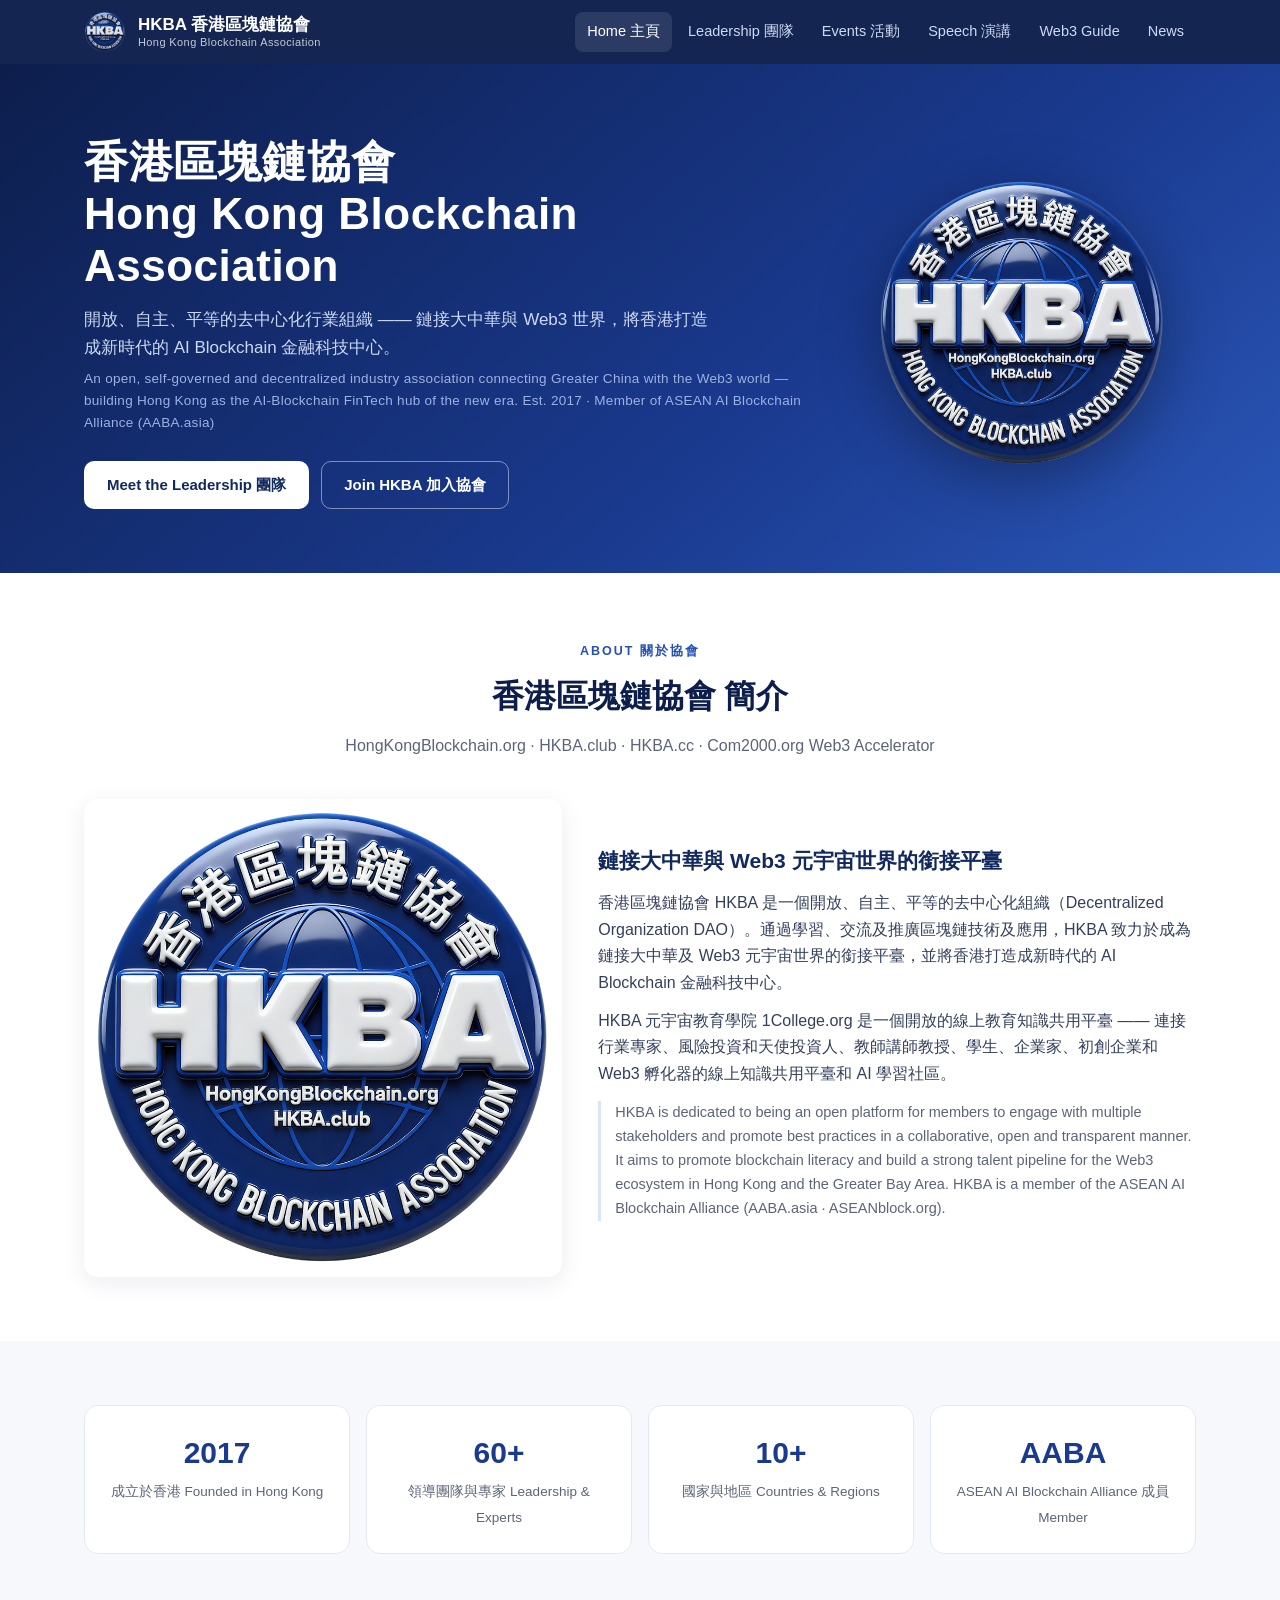
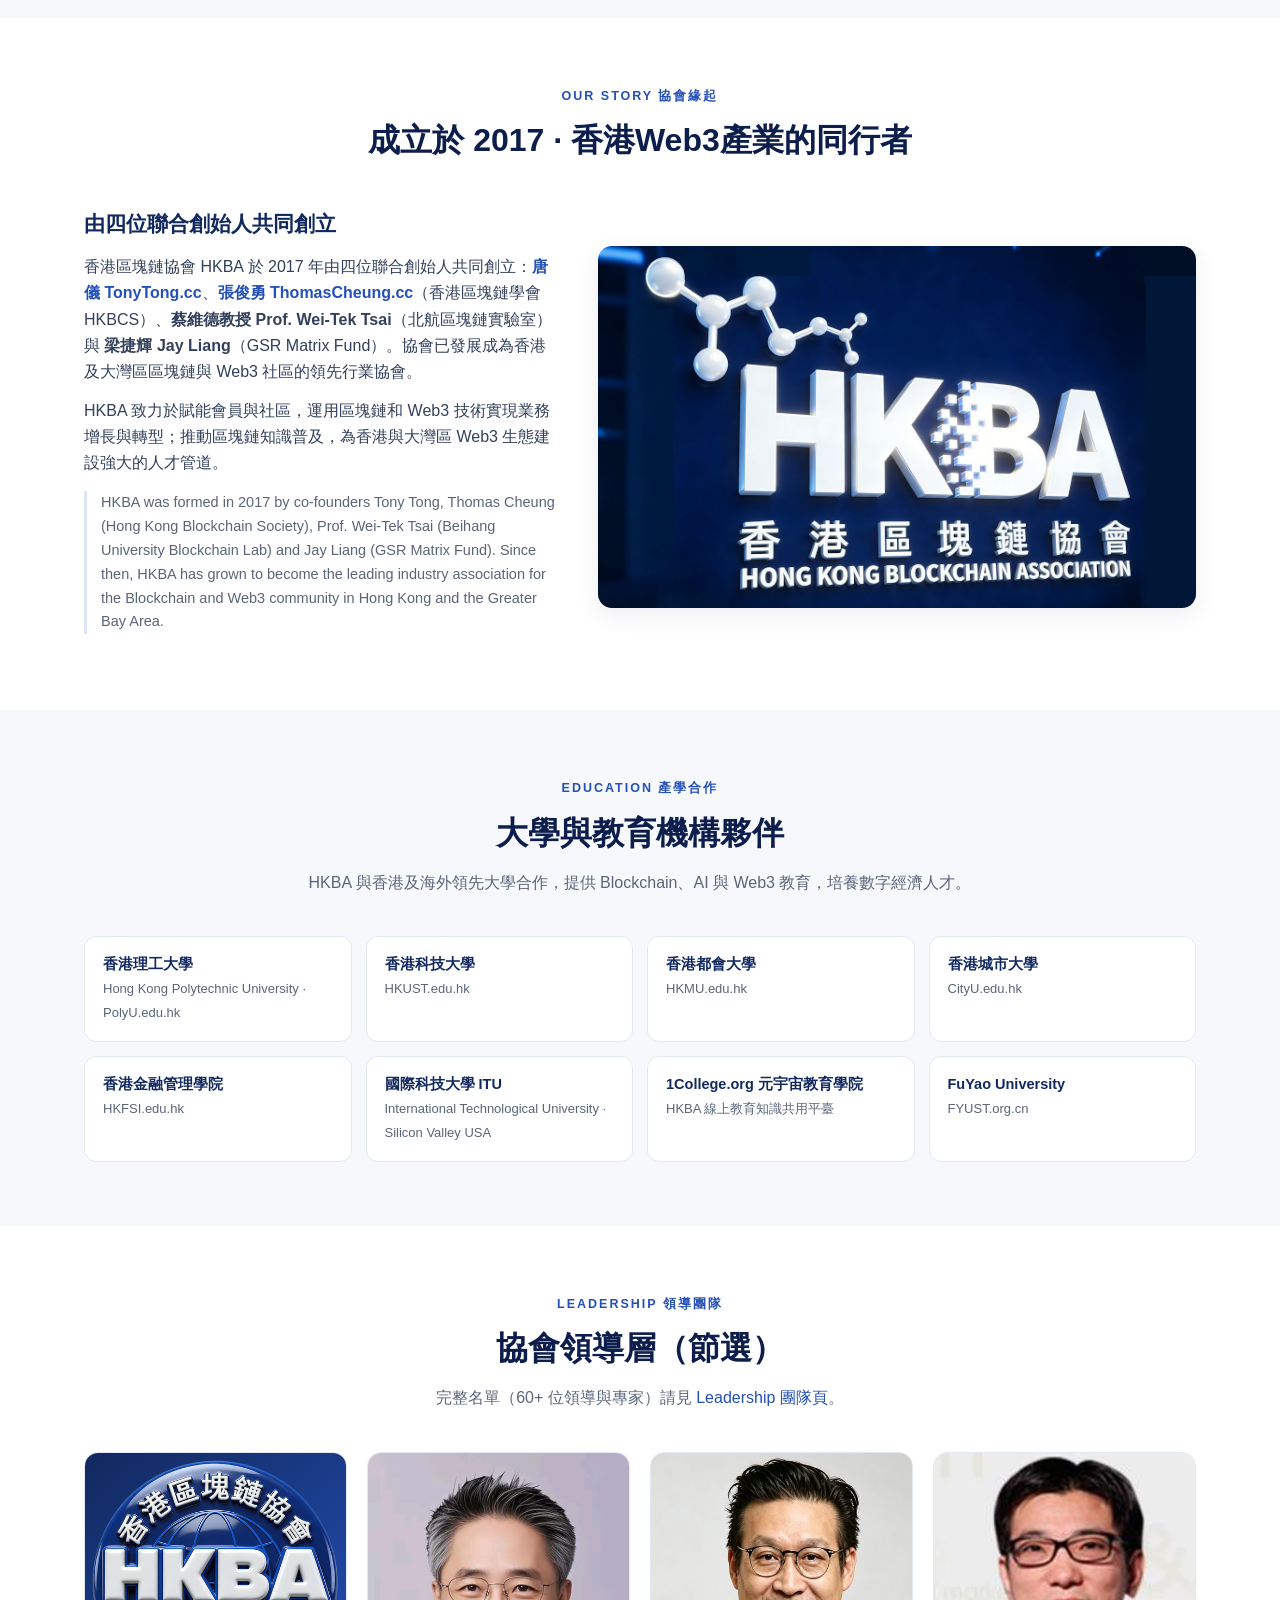
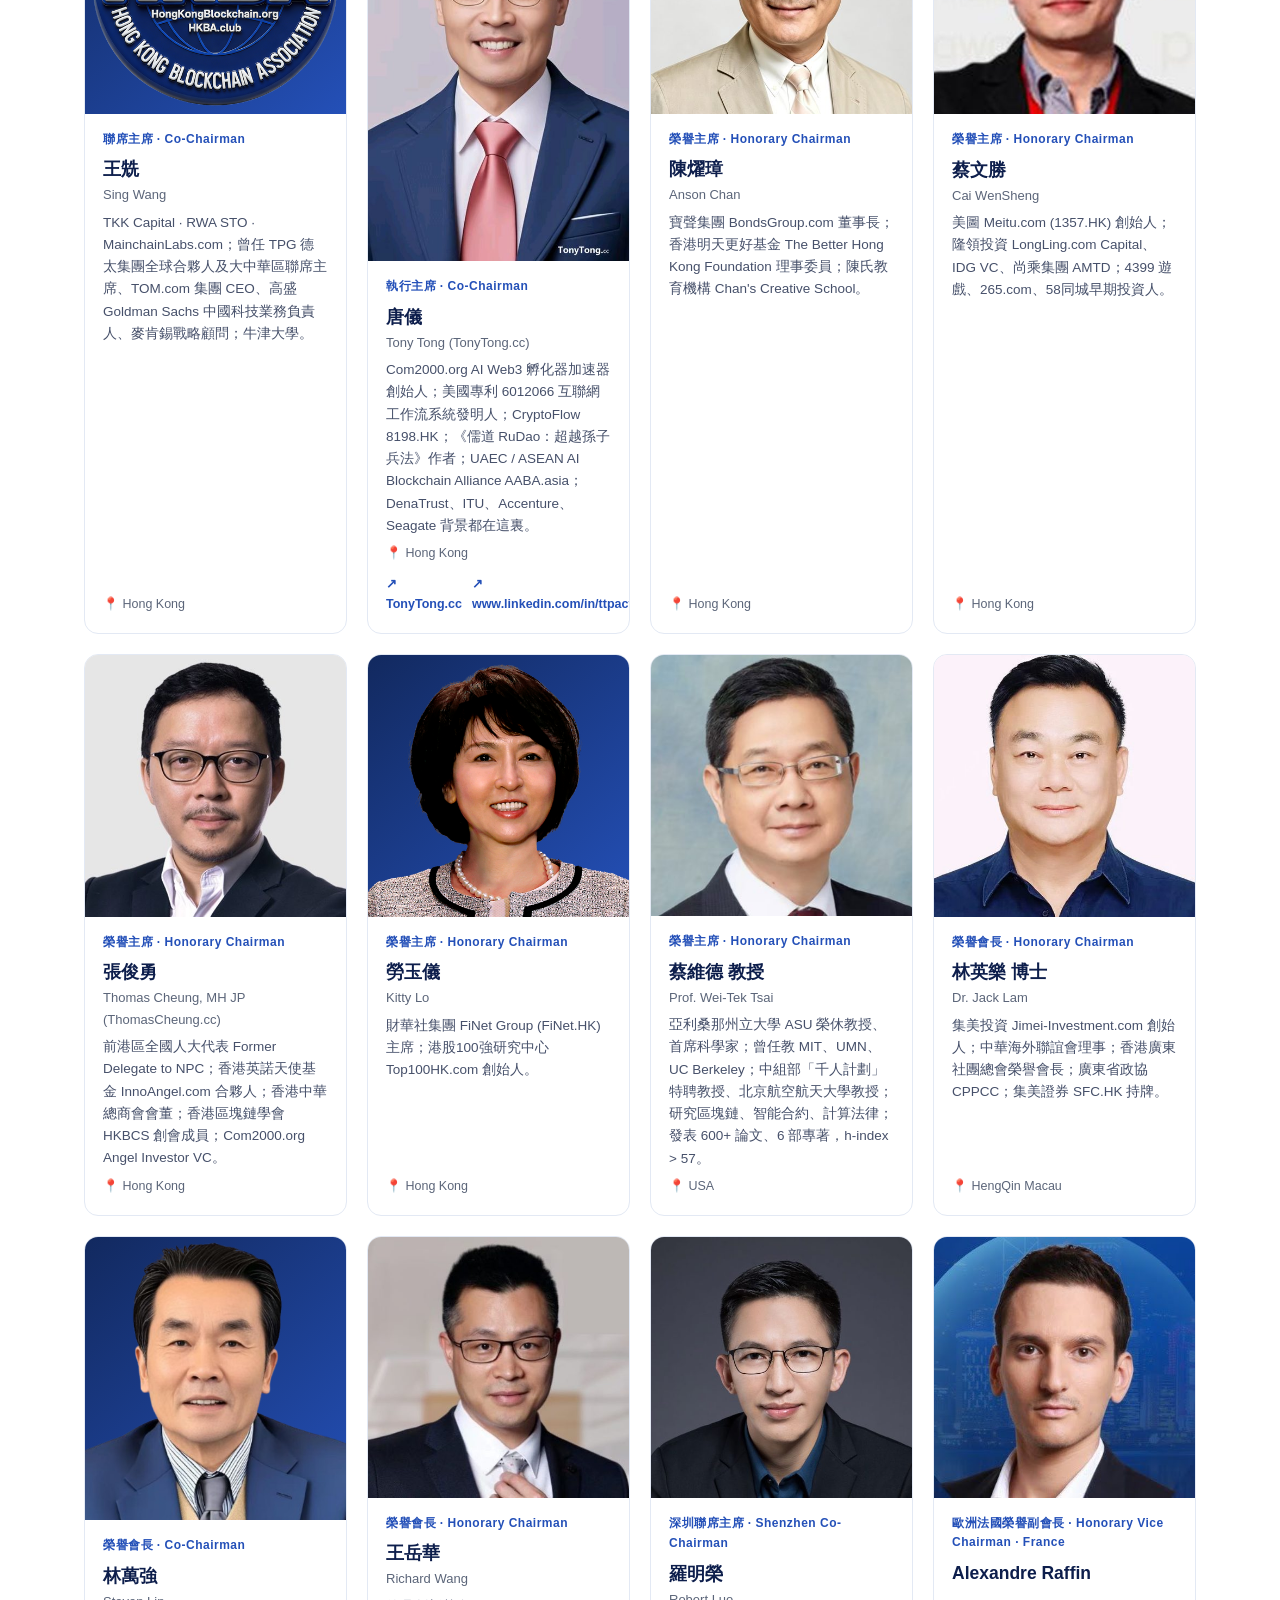
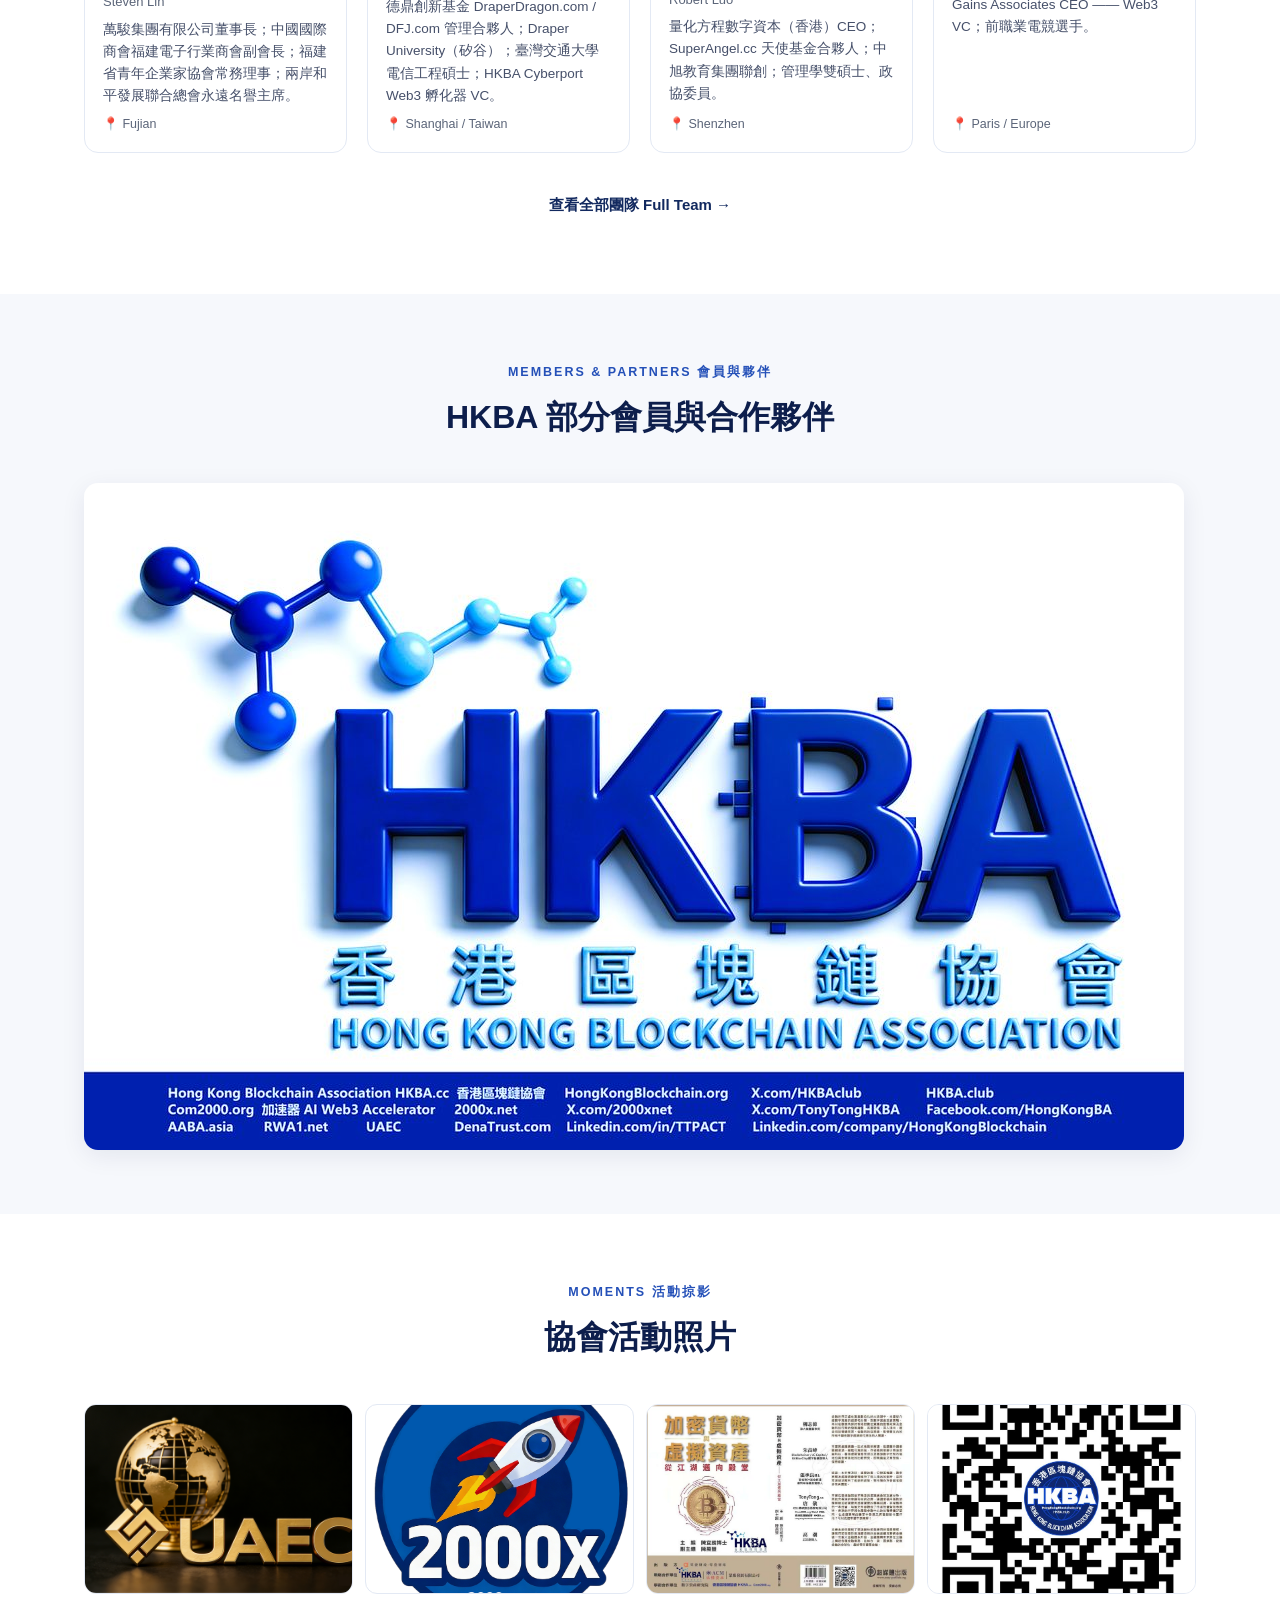
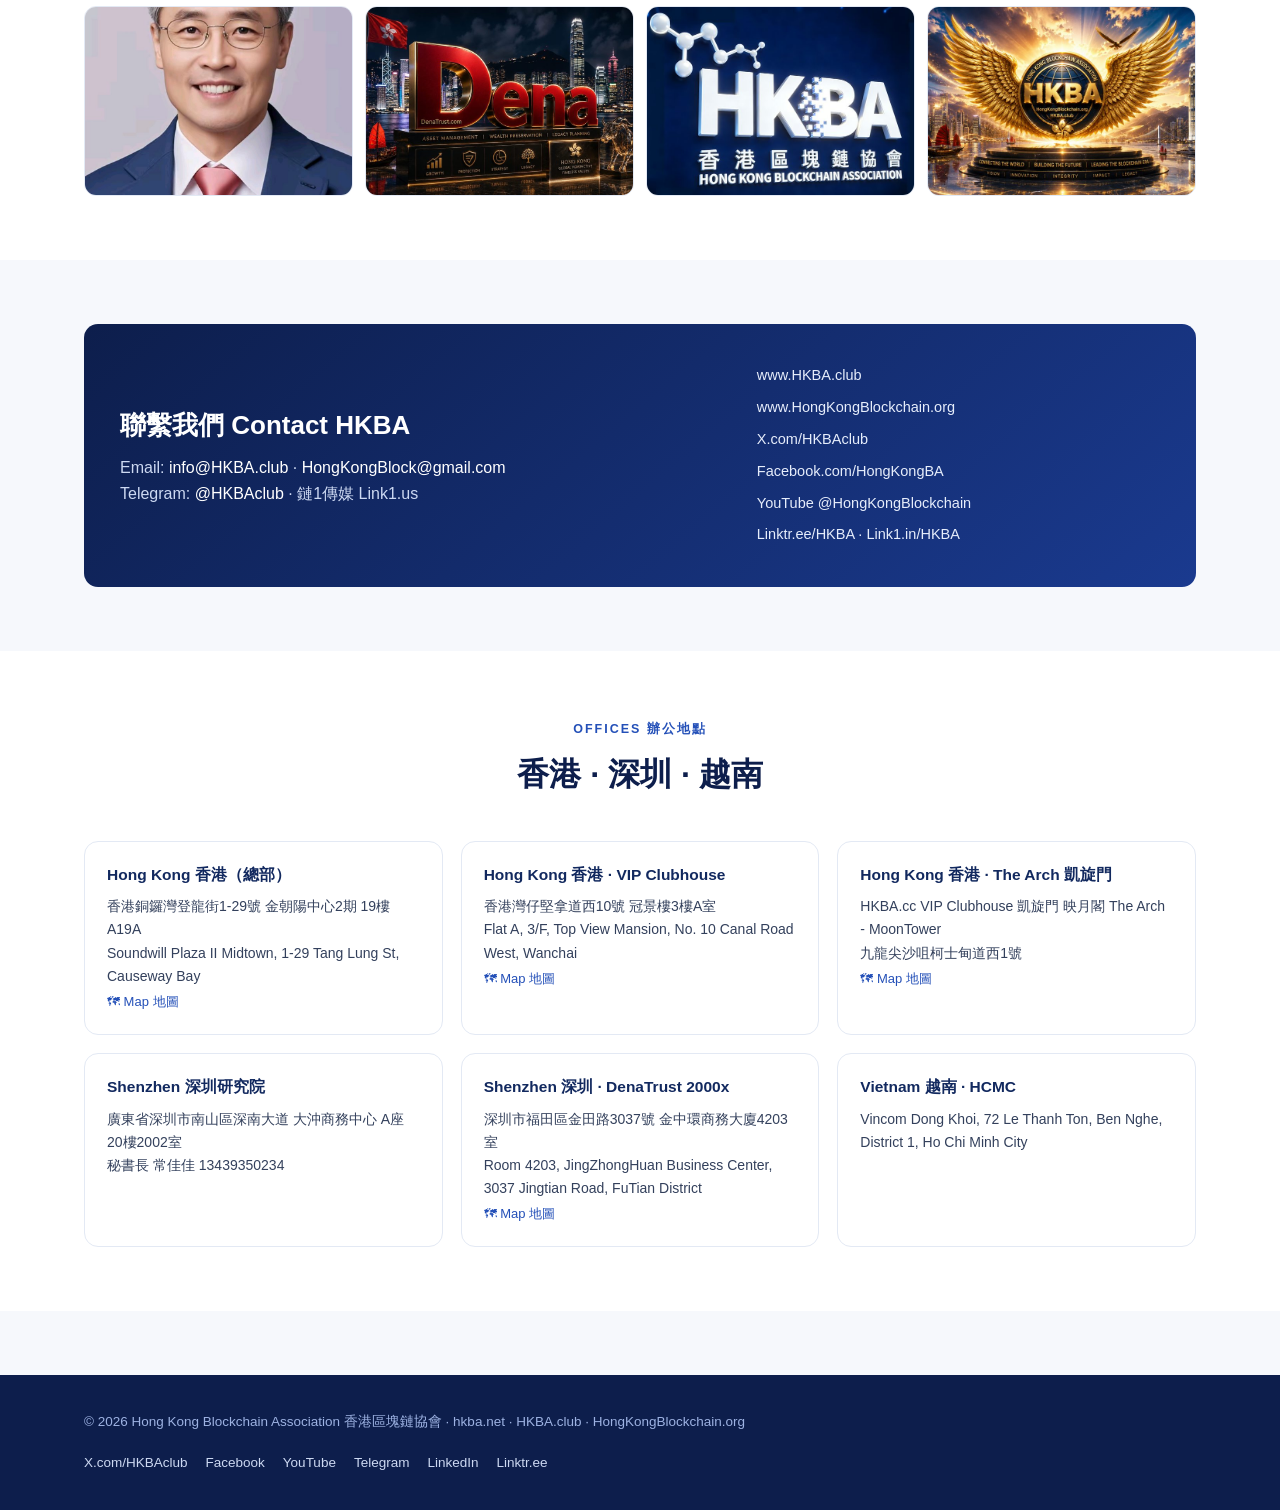
==== index.html @ d6037da6 "HKBA static site: migrated from HKBA.cc (Google Sites) - 7 pages: home, leadership (66 members with " ====
<!DOCTYPE html>
<html lang="zh-Hant">
<head>
<meta charset="UTF-8" />
<meta name="viewport" content="width=device-width, initial-scale=1.0" />
<title>香港區塊鏈協會 HKBA — Hong Kong Blockchain Association | hkba.net</title>
<meta name="description" content="香港區塊鏈協會 HKBA（成立於2017年）是香港及大灣區領先的區塊鏈與 Web3 行業協會。ASEAN AI Blockchain Alliance 成員。Hong Kong Blockchain Association — the leading industry association for Blockchain & Web3 in Hong Kong and the Greater Bay Area." />
<meta property="og:title" content="香港區塊鏈協會 HKBA — Hong Kong Blockchain Association | hkba.net" />
<meta property="og:description" content="香港區塊鏈協會 HKBA（成立於2017年）是香港及大灣區領先的區塊鏈與 Web3 行業協會。ASEAN AI Blockchain Alliance 成員。Hong Kong Blockchain Association — the leading industry association for Blockchain & Web3 in Hong Kong and the Greater Bay Area." />
<meta property="og:type" content="website" />
<meta property="og:url" content="https://hkba.net/" />
<meta property="og:image" content="https://hkba.net/assets/img/logo.png" />
<meta property="og:site_name" content="Hong Kong Blockchain Association 香港區塊鏈協會" />
<link rel="canonical" href="https://hkba.net/" />
<link rel="icon" type="image/png" href="assets/img/logo.png" />
<link rel="stylesheet" href="assets/css/style.css" />
</head>
<body>
<header class="site-head">
  <div class="wrap">
    <a class="brand" href="index.html">
      <img src="assets/img/logo.png" alt="HKBA logo" />
      <span class="t">HKBA 香港區塊鏈協會<small>Hong Kong Blockchain Association</small></span>
    </a>
    <button class="nav-toggle" onclick="document.querySelector('nav.main').classList.toggle('open')">☰ Menu</button>
    <nav class="main"><a href="index.html" class="on">Home 主頁</a><a href="leadership.html">Leadership 團隊</a><a href="events.html">Events 活動</a><a href="speech.html">Speech 演講</a><a href="web3listing-guide.html">Web3 Guide</a><a href="news.html">News</a></nav>
  </div>
</header>

<section class="hero">
  <div class="wrap">
    <div>
      <h1>香港區塊鏈協會<br>Hong Kong Blockchain Association</h1>
      <p class="sub">開放、自主、平等的去中心化行業組織 —— 鏈接大中華與 Web3 世界，將香港打造成新時代的 AI Blockchain 金融科技中心。</p>
      <p class="en">An open, self-governed and decentralized industry association connecting Greater China with the Web3 world — building Hong Kong as the AI-Blockchain FinTech hub of the new era. Est. 2017 · Member of ASEAN AI Blockchain Alliance (AABA.asia)</p>
      <div class="cta">
        <a class="btn btn-solid" href="leadership.html">Meet the Leadership 團隊</a>
        <a class="btn btn-ghost" href="https://t.me/HKBAclub">Join HKBA 加入協會</a>
      </div>
    </div>
    <img class="badge-img" src="assets/img/logo.png" alt="HKBA badge" />
  </div>
</section>

<section class="section alt" id="about">
  <div class="wrap">
    <div class="sec-head">
      <span class="kicker">About 關於協會</span>
      <h2>香港區塊鏈協會 簡介</h2>
      <p>HongKongBlockchain.org · HKBA.club · HKBA.cc · Com2000.org Web3 Accelerator</p>
    </div>
    <div class="about-grid">
      <img src="assets/img/about.jpg" alt="HKBA" loading="lazy" />
      <div class="about-text">
        <h3>鏈接大中華與 Web3 元宇宙世界的銜接平臺</h3>
        <p>香港區塊鏈協會 HKBA 是一個開放、自主、平等的去中心化組織（Decentralized Organization DAO）。通過學習、交流及推廣區塊鏈技術及應用，HKBA 致力於成為鏈接大中華及 Web3 元宇宙世界的銜接平臺，並將香港打造成新時代的 AI Blockchain 金融科技中心。</p>
        <p>HKBA 元宇宙教育學院 1College.org 是一個開放的線上教育知識共用平臺 —— 連接行業專家、風險投資和天使投資人、教師講師教授、學生、企業家、初創企業和 Web3 孵化器的線上知識共用平臺和 AI 學習社區。</p>
        <p class="en">HKBA is dedicated to being an open platform for members to engage with multiple stakeholders and promote best practices in a collaborative, open and transparent manner. It aims to promote blockchain literacy and build a strong talent pipeline for the Web3 ecosystem in Hong Kong and the Greater Bay Area. HKBA is a member of the ASEAN AI Blockchain Alliance (AABA.asia · ASEANblock.org).</p>
      </div>
    </div>
  </div>
</section>

<section class="section">
  <div class="wrap">
    <div class="stats">
      <div class="stat"><b>2017</b><span>成立於香港 Founded in Hong Kong</span></div>
      <div class="stat"><b>60+</b><span>領導團隊與專家 Leadership & Experts</span></div>
      <div class="stat"><b>10+</b><span>國家與地區 Countries & Regions</span></div>
      <div class="stat"><b>AABA</b><span>ASEAN AI Blockchain Alliance 成員 Member</span></div>
    </div>
  </div>
</section>

<section class="section alt" id="history">
  <div class="wrap">
    <div class="sec-head">
      <span class="kicker">Our Story 協會緣起</span>
      <h2>成立於 2017 · 香港Web3產業的同行者</h2>
    </div>
    <div class="about-grid">
      <div class="about-text">
        <h3>由四位聯合創始人共同創立</h3>
        <p>香港區塊鏈協會 HKBA 於 2017 年由四位聯合創始人共同創立：<a href="https://TonyTong.cc" target="_blank" rel="noopener"><b>唐儀 TonyTong.cc</b></a>、<a href="https://ThomasCheung.cc" target="_blank" rel="noopener"><b>張俊勇 ThomasCheung.cc</b></a>（香港區塊鏈學會 HKBCS）、<b>蔡維德教授 Prof. Wei-Tek Tsai</b>（北航區塊鏈實驗室）與 <b>梁捷輝 Jay Liang</b>（GSR Matrix Fund）。協會已發展成為香港及大灣區區塊鏈與 Web3 社區的領先行業協會。</p>
        <p>HKBA 致力於賦能會員與社區，運用區塊鏈和 Web3 技術實現業務增長與轉型；推動區塊鏈知識普及，為香港與大灣區 Web3 生態建設強大的人才管道。</p>
        <p class="en">HKBA was formed in 2017 by co-founders Tony Tong, Thomas Cheung (Hong Kong Blockchain Society), Prof. Wei-Tek Tsai (Beihang University Blockchain Lab) and Jay Liang (GSR Matrix Fund). Since then, HKBA has grown to become the leading industry association for the Blockchain and Web3 community in Hong Kong and the Greater Bay Area.</p>
      </div>
      <img src="assets/img/hero.jpg" alt="HKBA banner" loading="lazy" />
    </div>
  </div>
</section>

<section class="section" id="universities">
  <div class="wrap">
    <div class="sec-head">
      <span class="kicker">Education 產學合作</span>
      <h2>大學與教育機構夥伴</h2>
      <p>HKBA 與香港及海外領先大學合作，提供 Blockchain、AI 與 Web3 教育，培養數字經濟人才。</p>
    </div>
    <div class="uni-grid">
      <div class="uni"><b>香港理工大學</b><span>Hong Kong Polytechnic University · PolyU.edu.hk</span></div>
      <div class="uni"><b>香港科技大學</b><span>HKUST.edu.hk</span></div>
      <div class="uni"><b>香港都會大學</b><span>HKMU.edu.hk</span></div>
      <div class="uni"><b>香港城市大學</b><span>CityU.edu.hk</span></div>
      <div class="uni"><b>香港金融管理學院</b><span>HKFSI.edu.hk</span></div>
      <div class="uni"><b>國際科技大學 ITU</b><span>International Technological University · Silicon Valley USA</span></div>
      <div class="uni"><b>1College.org 元宇宙教育學院</b><span>HKBA 線上教育知識共用平臺</span></div>
      <div class="uni"><b>FuYao University</b><span>FYUST.org.cn</span></div>
    </div>
  </div>
</section>

<section class="section alt" id="leadership">
  <div class="wrap">
    <div class="sec-head">
      <span class="kicker">Leadership 領導團隊</span>
      <h2>協會領導層（節選）</h2>
      <p>完整名單（60+ 位領導與專家）請見 <a href="leadership.html">Leadership 團隊頁</a>。</p>
    </div>
    <div class="people-grid"><div class="person" data-role="聯席主席">
  <div class="ph"><img src="assets/img/people/sing-wang.jpg" alt="Sing Wang" loading="lazy" /></div>
  <div class="bd">
    <div class="role">聯席主席 · Co-Chairman</div>
    <div class="nm">王兟 <small>Sing Wang</small></div>
    <div class="bio">TKK Capital · RWA STO · MainchainLabs.com；曾任 TPG 德太集團全球合夥人及大中華區聯席主席、TOM.com 集團 CEO、高盛 Goldman Sachs 中國科技業務負責人、麥肯錫戰略顧問；牛津大學。</div>
    <div class="loc">📍 Hong Kong</div>
  </div>
</div>
<div class="person" data-role="執行主席">
  <div class="ph"><img src="assets/img/people/tony-tong.jpg" alt="Tony Tong (TonyTong.cc)" loading="lazy" /></div>
  <div class="bd">
    <div class="role">執行主席 · Co-Chairman</div>
    <div class="nm">唐儀 <small>Tony Tong (TonyTong.cc)</small></div>
    <div class="bio">Com2000.org AI Web3 孵化器加速器創始人；美國專利 6012066 互聯網工作流系統發明人；CryptoFlow 8198.HK；《儒道 RuDao：超越孫子兵法》作者；UAEC / ASEAN AI Blockchain Alliance AABA.asia；DenaTrust、ITU、Accenture、Seagate 背景都在這裏。</div>
    <div class="loc">📍 Hong Kong</div><div class="lk"><a href="https://TonyTong.cc" target="_blank" rel="noopener">↗ TonyTong.cc</a><a href="https://www.linkedin.com/in/ttpact/" target="_blank" rel="noopener">↗ www.linkedin.com/in/ttpact</a></div>
  </div>
</div>
<div class="person" data-role="榮譽主席">
  <div class="ph"><img src="assets/img/people/anson-chan.jpg" alt="Anson Chan" loading="lazy" /></div>
  <div class="bd">
    <div class="role">榮譽主席 · Honorary Chairman</div>
    <div class="nm">陳燿璋 <small>Anson Chan</small></div>
    <div class="bio">寶聲集團 BondsGroup.com 董事長；香港明天更好基金 The Better Hong Kong Foundation 理事委員；陳氏教育機構 Chan's Creative School。</div>
    <div class="loc">📍 Hong Kong</div>
  </div>
</div>
<div class="person" data-role="榮譽主席">
  <div class="ph"><img src="assets/img/people/cai-wensheng.jpg" alt="Cai WenSheng" loading="lazy" /></div>
  <div class="bd">
    <div class="role">榮譽主席 · Honorary Chairman</div>
    <div class="nm">蔡文勝 <small>Cai WenSheng</small></div>
    <div class="bio">美圖 Meitu.com (1357.HK) 創始人；隆領投資 LongLing.com Capital、IDG VC、尚乘集團 AMTD；4399 遊戲、265.com、58同城早期投資人。</div>
    <div class="loc">📍 Hong Kong</div>
  </div>
</div>
<div class="person" data-role="榮譽主席">
  <div class="ph"><img src="assets/img/people/thomas-cheung.jpg" alt="Thomas Cheung, MH JP (ThomasCheung.cc)" loading="lazy" /></div>
  <div class="bd">
    <div class="role">榮譽主席 · Honorary Chairman</div>
    <div class="nm">張俊勇 <small>Thomas Cheung, MH JP (ThomasCheung.cc)</small></div>
    <div class="bio">前港區全國人大代表 Former Delegate to NPC；香港英諾天使基金 InnoAngel.com 合夥人；香港中華總商會會董；香港區塊鏈學會 HKBCS 創會成員；Com2000.org Angel Investor VC。</div>
    <div class="loc">📍 Hong Kong</div>
  </div>
</div>
<div class="person" data-role="榮譽主席">
  <div class="ph"><img src="assets/img/people/kitty-lo.jpg" alt="Kitty Lo" loading="lazy" /></div>
  <div class="bd">
    <div class="role">榮譽主席 · Honorary Chairman</div>
    <div class="nm">勞玉儀 <small>Kitty Lo</small></div>
    <div class="bio">財華社集團 FiNet Group (FiNet.HK) 主席；港股100強研究中心 Top100HK.com 創始人。</div>
    <div class="loc">📍 Hong Kong</div>
  </div>
</div>
<div class="person" data-role="榮譽主席">
  <div class="ph"><img src="assets/img/people/wei-tek-tsai.jpg" alt="Prof. Wei-Tek Tsai" loading="lazy" /></div>
  <div class="bd">
    <div class="role">榮譽主席 · Honorary Chairman</div>
    <div class="nm">蔡維德 教授 <small>Prof. Wei-Tek Tsai</small></div>
    <div class="bio">亞利桑那州立大學 ASU 榮休教授、首席科學家；曾任教 MIT、UMN、UC Berkeley；中組部「千人計劃」特聘教授、北京航空航天大學教授；研究區塊鏈、智能合約、計算法律；發表 600+ 論文、6 部專著，h-index &gt; 57。</div>
    <div class="loc">📍 USA</div>
  </div>
</div>
<div class="person" data-role="榮譽會長">
  <div class="ph"><img src="assets/img/people/jack-lam.jpg" alt="Dr. Jack Lam" loading="lazy" /></div>
  <div class="bd">
    <div class="role">榮譽會長 · Honorary Chairman</div>
    <div class="nm">林英樂 博士 <small>Dr. Jack Lam</small></div>
    <div class="bio">集美投資 Jimei-Investment.com 創始人；中華海外聯誼會理事；香港廣東社團總會榮譽會長；廣東省政協 CPPCC；集美證券 SFC.HK 持牌。</div>
    <div class="loc">📍 HengQin Macau</div>
  </div>
</div>
<div class="person" data-role="榮譽會長">
  <div class="ph"><img src="assets/img/people/steven-lin.jpg" alt="Steven Lin" loading="lazy" /></div>
  <div class="bd">
    <div class="role">榮譽會長 · Co-Chairman</div>
    <div class="nm">林萬強 <small>Steven Lin</small></div>
    <div class="bio">萬駿集團有限公司董事長；中國國際商會福建電子行業商會副會長；福建省青年企業家協會常務理事；兩岸和平發展聯合總會永遠名譽主席。</div>
    <div class="loc">📍 Fujian</div>
  </div>
</div>
<div class="person" data-role="榮譽會長">
  <div class="ph"><img src="assets/img/people/richard-wang.jpg" alt="Richard Wang" loading="lazy" /></div>
  <div class="bd">
    <div class="role">榮譽會長 · Honorary Chairman</div>
    <div class="nm">王岳華 <small>Richard Wang</small></div>
    <div class="bio">德鼎創新基金 DraperDragon.com / DFJ.com 管理合夥人；Draper University（矽谷）；臺灣交通大學電信工程碩士；HKBA Cyberport Web3 孵化器 VC。</div>
    <div class="loc">📍 Shanghai / Taiwan</div>
  </div>
</div>
<div class="person" data-role="深圳聯席主席">
  <div class="ph"><img src="assets/img/people/robert-luo.jpg" alt="Robert Luo" loading="lazy" /></div>
  <div class="bd">
    <div class="role">深圳聯席主席 · Shenzhen Co-Chairman</div>
    <div class="nm">羅明榮 <small>Robert Luo</small></div>
    <div class="bio">量化方程數字資本（香港）CEO；SuperAngel.cc 天使基金合夥人；中旭教育集團聯創；管理學雙碩士、政協委員。</div>
    <div class="loc">📍 Shenzhen</div>
  </div>
</div>
<div class="person" data-role="歐洲法國榮譽副會長">
  <div class="ph"><img src="assets/img/people/alexandre-raffin.jpg" alt="Alexandre Raffin" loading="lazy" /></div>
  <div class="bd">
    <div class="role">歐洲法國榮譽副會長 · Honorary Vice Chairman · France</div>
    <div class="nm">Alexandre Raffin</div>
    <div class="bio">Gains Associates CEO —— Web3 VC；前職業電競選手。</div>
    <div class="loc">📍 Paris / Europe</div>
  </div>
</div></div>
    <p style="text-align:center; margin-top:28px;"><a class="btn btn-solid" href="leadership.html">查看全部團隊 Full Team →</a></p>
  </div>
</section>

<section class="section" id="partners">
  <div class="wrap">
    <div class="sec-head">
      <span class="kicker">Members & Partners 會員與夥伴</span>
      <h2>HKBA 部分會員與合作夥伴</h2>
    </div>
    <img class="partners-img" src="assets/img/partners.jpg" alt="HKBA members and partners" loading="lazy" />
  </div>
</section>

<section class="section alt" id="gallery">
  <div class="wrap">
    <div class="sec-head">
      <span class="kicker">Moments 活動掠影</span>
      <h2>協會活動照片</h2>
    </div>
    <div class="gal">
      <img src="assets/img/gallery/9cb0ac45c0.jpg" alt="HKBA event" loading="lazy" />
      <img src="assets/img/gallery/3edf5612d8.jpg" alt="HKBA event" loading="lazy" />
      <img src="assets/img/gallery/e60da6cee8.jpg" alt="HKBA event" loading="lazy" />
      <img src="assets/img/gallery/03f0e82a05.jpg" alt="HKBA event" loading="lazy" />
      <img src="assets/img/gallery/1d1532ef9d.jpg" alt="HKBA event" loading="lazy" />
      <img src="assets/img/gallery/966fbb6204.jpg" alt="HKBA event" loading="lazy" />
      <img src="assets/img/gallery/f0896490a4.jpg" alt="HKBA event" loading="lazy" />
      <img src="assets/img/gallery/d6e1d61656.jpg" alt="HKBA event" loading="lazy" />
    </div>
  </div>
</section>

<section class="section" id="contact">
  <div class="wrap">
    <div class="contact-band">
      <div>
        <h2>聯繫我們 Contact HKBA</h2>
        <p>Email: <a style="color:#fff" href="mailto:info@HKBA.club">info@HKBA.club</a> · <a style="color:#fff" href="mailto:HongKongBlock@gmail.com">HongKongBlock@gmail.com</a><br>
        Telegram: <a style="color:#fff" href="https://t.me/HKBAclub">@HKBAclub</a> · 鏈1傳媒 Link1.us</p>
      </div>
      <div class="social-list">
        <a href="https://www.hkba.club">www.HKBA.club</a>
        <a href="https://www.hongkongblockchain.org">www.HongKongBlockchain.org</a>
        <a href="https://x.com/HKBAclub">X.com/HKBAclub</a>
        <a href="https://facebook.com/HongKongBA">Facebook.com/HongKongBA</a>
        <a href="https://www.youtube.com/@HongKongBlockchain">YouTube @HongKongBlockchain</a>
        <a href="https://linktr.ee/HKBA">Linktr.ee/HKBA · Link1.in/HKBA</a>
      </div>
    </div>
  </div>
</section>

<section class="section alt" id="addresses">
  <div class="wrap">
    <div class="sec-head">
      <span class="kicker">Offices 辦公地點</span>
      <h2>香港 · 深圳 · 越南</h2>
    </div>
    <div class="addr-grid">
      <div class="addr"><h4>Hong Kong 香港（總部）</h4><p>香港銅鑼灣登龍街1-29號 金朝陽中心2期 19樓 A19A<br>Soundwill Plaza II Midtown, 1-29 Tang Lung St, Causeway Bay</p><a href="https://maps.app.goo.gl/UDP4biqJHqhdHguj6" target="_blank" rel="noopener">🗺 Map 地圖</a></div>
      <div class="addr"><h4>Hong Kong 香港 · VIP Clubhouse</h4><p>香港灣仔堅拿道西10號 冠景樓3樓A室<br>Flat A, 3/F, Top View Mansion, No. 10 Canal Road West, Wanchai</p><a href="https://maps.app.goo.gl/nhDyvz9aaaE8VL7KA" target="_blank" rel="noopener">🗺 Map 地圖</a></div>
      <div class="addr"><h4>Hong Kong 香港 · The Arch 凱旋門</h4><p>HKBA.cc VIP Clubhouse 凱旋門 映月閣 The Arch - MoonTower<br>九龍尖沙咀柯士甸道西1號</p><a href="https://maps.app.goo.gl/Pd6dwDLxz45yXVuz5" target="_blank" rel="noopener">🗺 Map 地圖</a></div>
      <div class="addr"><h4>Shenzhen 深圳研究院</h4><p>廣東省深圳市南山區深南大道 大沖商務中心 A座20樓2002室<br>秘書長 常佳佳 13439350234</p></div>
      <div class="addr"><h4>Shenzhen 深圳 · DenaTrust 2000x</h4><p>深圳市福田區金田路3037號 金中環商務大廈4203室<br>Room 4203, JingZhongHuan Business Center, 3037 Jingtian Road, FuTian District</p><a href="https://maps.app.goo.gl/MS8kacec4JzEutBK7" target="_blank" rel="noopener">🗺 Map 地圖</a></div>
      <div class="addr"><h4>Vietnam 越南 · HCMC</h4><p>Vincom Dong Khoi, 72 Le Thanh Ton, Ben Nghe, District 1, Ho Chi Minh City</p></div>
    </div>
  </div>
</section>

<footer class="site-foot">
  <div class="wrap">
    <div>© 2026 Hong Kong Blockchain Association 香港區塊鏈協會 · hkba.net · HKBA.club · HongKongBlockchain.org</div>
    <div class="cols">
      <a href="https://x.com/HKBAclub">X.com/HKBAclub</a>
      <a href="https://facebook.com/HongKongBA">Facebook</a>
      <a href="https://www.youtube.com/@HongKongBlockchain">YouTube</a>
      <a href="https://t.me/HKBAclub">Telegram</a>
      <a href="https://www.linkedin.com/company/hongkongblockchain">LinkedIn</a>
      <a href="https://linktr.ee/HKBA">Linktr.ee</a>
    </div>
  </div>
</footer>
<script>
document.addEventListener('click', e => {{
  if (!e.target.closest('.site-head')) document.querySelector('nav.main')?.classList.remove('open');
}});
</script>
</body>
</html>
---- assets/css/style.css ----
/* HKBA — Hong Kong Blockchain Association · hkba.net */
:root {
  --blue-900: #0d1e4c;
  --blue-800: #12295f;
  --blue-700: #1a3a8f;
  --blue-600: #2450b8;
  --blue-500: #2f63d9;
  --blue-100: #dbe5f8;
  --blue-50: #eef3fc;
  --ink: #17203a;
  --muted: #5b6579;
  --paper: #ffffff;
  --bg: #f6f8fc;
  --gold: #c9a227;
  --line: #e3e9f4;
  --radius: 14px;
  --shadow: 0 6px 24px rgba(13, 30, 76, .08);
  --font: "Helvetica Neue", Arial, "PingFang TC", "Microsoft JhengHei", "Noto Sans TC", sans-serif;
}
* { margin: 0; padding: 0; box-sizing: border-box; }
html { scroll-behavior: smooth; }
body { font-family: var(--font); color: var(--ink); background: var(--bg); line-height: 1.65; font-size: 16px; }
img { max-width: 100%; display: block; }
a { color: var(--blue-600); text-decoration: none; }
a:hover { text-decoration: underline; }
.wrap { max-width: 1160px; margin: 0 auto; padding: 0 24px; }

/* header */
.site-head { position: sticky; top: 0; z-index: 50; background: rgba(13, 30, 76, .97); backdrop-filter: blur(6px); }
.site-head .wrap { display: flex; align-items: center; gap: 18px; min-height: 64px; }
.brand { display: flex; align-items: center; gap: 12px; color: #fff; }
.brand img { width: 42px; height: 42px; border-radius: 50%; }
.brand .t { font-weight: 700; font-size: 17px; line-height: 1.2; }
.brand .t small { display: block; font-weight: 400; font-size: 11px; opacity: .75; letter-spacing: .4px; }
nav.main { margin-left: auto; display: flex; gap: 4px; flex-wrap: wrap; }
nav.main a { color: #cdd9f2; padding: 8px 12px; border-radius: 8px; font-size: 14.5px; }
nav.main a:hover, nav.main a.on { color: #fff; background: rgba(255, 255, 255, .1); text-decoration: none; }
.nav-toggle { display: none; margin-left: auto; background: none; border: 1px solid rgba(255,255,255,.3); color: #fff; border-radius: 8px; padding: 6px 12px; font-size: 15px; cursor: pointer; }

/* hero */
.hero { position: relative; background: linear-gradient(140deg, var(--blue-900) 0%, var(--blue-700) 62%, #2b57b8 100%); color: #fff; overflow: hidden; }
.hero::after { content: ""; position: absolute; inset: 0; background: url("assets/img/hero.jpg") center/cover; opacity: .16; mix-blend-mode: luminosity; }
.hero .wrap { position: relative; z-index: 1; padding: 72px 24px 64px; display: grid; grid-template-columns: 1.35fr .65fr; gap: 40px; align-items: center; }
.hero h1 { font-size: clamp(28px, 4.4vw, 44px); line-height: 1.18; letter-spacing: .5px; }
.hero .sub { margin-top: 14px; font-size: 17px; color: #cdd9f2; max-width: 640px; }
.hero .en { margin-top: 6px; font-size: 13.5px; color: #9db2e2; letter-spacing: .3px; }
.hero .cta { margin-top: 26px; display: flex; gap: 12px; flex-wrap: wrap; }
.btn { display: inline-block; padding: 11px 22px; border-radius: 10px; font-weight: 600; font-size: 15px; border: 1px solid transparent; }
.btn-solid { background: #fff; color: var(--blue-800); }
.btn-solid:hover { background: var(--blue-100); text-decoration: none; }
.btn-ghost { border-color: rgba(255, 255, 255, .45); color: #fff; }
.btn-ghost:hover { background: rgba(255, 255, 255, .12); text-decoration: none; }
.hero .badge-img { width: 100%; max-width: 300px; margin: 0 auto; filter: drop-shadow(0 14px 30px rgba(0, 0, 0, .35)); }

/* sections */
.section { padding: 64px 0; }
.section.alt { background: var(--paper); }
.sec-head { text-align: center; max-width: 760px; margin: 0 auto 40px; }
.sec-head .kicker { display: inline-block; font-size: 12.5px; letter-spacing: 2px; text-transform: uppercase; color: var(--blue-600); font-weight: 700; margin-bottom: 8px; }
.sec-head h2 { font-size: clamp(24px, 3vw, 32px); color: var(--blue-900); }
.sec-head p { margin-top: 10px; color: var(--muted); }

/* about */
.about-grid { display: grid; grid-template-columns: 1fr 1.25fr; gap: 36px; align-items: center; }
.about-grid img { border-radius: var(--radius); box-shadow: var(--shadow); }
.about-text h3 { color: var(--blue-800); margin-bottom: 12px; font-size: 21px; }
.about-text p { margin-bottom: 12px; color: #33405c; }
.about-text .en { color: var(--muted); font-size: 14.5px; border-left: 3px solid var(--blue-100); padding-left: 14px; margin-top: 14px; }

/* stats */
.stats { display: grid; grid-template-columns: repeat(4, 1fr); gap: 16px; }
.stat { background: var(--paper); border: 1px solid var(--line); border-radius: var(--radius); padding: 22px 18px; text-align: center; }
.stat b { display: block; font-size: 30px; color: var(--blue-700); }
.stat span { font-size: 13.5px; color: var(--muted); }

/* people */
.people-grid { display: grid; grid-template-columns: repeat(auto-fill, minmax(250px, 1fr)); gap: 20px; }
.person { background: var(--paper); border: 1px solid var(--line); border-radius: var(--radius); overflow: hidden; display: flex; flex-direction: column; transition: transform .15s, box-shadow .15s; }
.person:hover { transform: translateY(-3px); box-shadow: var(--shadow); }
.person .ph { aspect-ratio: 1; background: linear-gradient(140deg, var(--blue-800), var(--blue-600)); display: flex; align-items: center; justify-content: center; color: #fff; font-size: 44px; font-weight: 700; letter-spacing: 1px; }
.person .ph img { width: 100%; height: 100%; object-fit: cover; }
.person .bd { padding: 16px 18px 18px; display: flex; flex-direction: column; gap: 6px; flex: 1; }
.person .role { font-size: 12px; font-weight: 700; color: var(--blue-600); letter-spacing: .5px; }
.person .nm { font-size: 17.5px; font-weight: 700; color: var(--blue-900); }
.person .nm small { display: block; font-weight: 500; font-size: 13px; color: var(--muted); }
.person .bio { font-size: 13.5px; color: #46506a; flex: 1; }
.person .loc { font-size: 12.5px; color: var(--muted); }
.person .lk { display: flex; gap: 10px; margin-top: 4px; }
.person .lk a { font-size: 12.5px; font-weight: 600; }
.role-group { margin-bottom: 44px; }
.role-group > h3 { font-size: 20px; color: var(--blue-800); border-bottom: 2px solid var(--blue-100); padding-bottom: 10px; margin-bottom: 20px; }
.role-group > h3 small { color: var(--muted); font-weight: 400; font-size: 13.5px; margin-left: 8px; }

/* filters */
.filters { display: flex; flex-wrap: wrap; gap: 8px; justify-content: center; margin-bottom: 32px; }
.filters button { border: 1px solid var(--line); background: var(--paper); color: var(--ink); padding: 7px 16px; border-radius: 999px; font-size: 13.5px; cursor: pointer; }
.filters button.on, .filters button:hover { background: var(--blue-700); border-color: var(--blue-700); color: #fff; }

/* partners / logos */
.partners-img { border-radius: var(--radius); box-shadow: var(--shadow); }
.uni-grid { display: grid; grid-template-columns: repeat(auto-fill, minmax(250px, 1fr)); gap: 14px; }
.uni { background: var(--paper); border: 1px solid var(--line); border-radius: 12px; padding: 16px 18px; font-size: 14.5px; }
.uni b { color: var(--blue-800); display: block; }
.uni span { color: var(--muted); font-size: 13px; }

/* addresses */
.addr-grid { display: grid; grid-template-columns: repeat(auto-fill, minmax(320px, 1fr)); gap: 18px; }
.addr { background: var(--paper); border: 1px solid var(--line); border-radius: var(--radius); padding: 20px 22px; }
.addr h4 { color: var(--blue-800); margin-bottom: 8px; font-size: 15.5px; }
.addr p { font-size: 14px; color: #33405c; }
.addr a { font-size: 13px; }

/* contact / social */
.contact-band { background: linear-gradient(140deg, var(--blue-900), var(--blue-700)); color: #fff; border-radius: var(--radius); padding: 40px 36px; display: grid; grid-template-columns: 1.2fr .8fr; gap: 32px; align-items: center; }
.contact-band h2 { font-size: 26px; margin-bottom: 8px; }
.contact-band p { color: #cdd9f2; }
.social-list { display: grid; gap: 8px; }
.social-list a { color: #e6edfb; font-size: 14.5px; display: flex; gap: 8px; align-items: center; }
.social-list a:hover { color: #fff; }

/* footer */
footer.site-foot { background: var(--blue-900); color: #9db2e2; padding: 36px 0; margin-top: 64px; }
footer.site-foot .wrap { display: flex; flex-wrap: wrap; gap: 18px; justify-content: space-between; align-items: center; font-size: 13.5px; }
footer.site-foot a { color: #cdd9f2; }
footer.site-foot .cols { display: flex; gap: 18px; flex-wrap: wrap; }

/* article pages */
.article { background: var(--paper); border: 1px solid var(--line); border-radius: var(--radius); padding: clamp(24px, 5vw, 56px); max-width: 880px; margin: 0 auto; }
.article h1 { font-size: clamp(24px, 3.4vw, 34px); color: var(--blue-900); margin-bottom: 6px; }
.article .meta { color: var(--muted); font-size: 14px; margin-bottom: 28px; }
.article h2 { font-size: 21px; color: var(--blue-800); margin: 30px 0 12px; }
.article h3 { font-size: 17.5px; color: var(--blue-800); margin: 24px 0 10px; }
.article p { margin-bottom: 14px; color: #2c3854; }
.article ul, .article ol { margin: 0 0 14px 22px; }
.article li { margin-bottom: 6px; }
.article .note { background: var(--blue-50); border: 1px solid var(--blue-100); border-radius: 10px; padding: 14px 18px; font-size: 14px; color: #33405c; margin: 18px 0; }
.article blockquote { border-left: 4px solid var(--gold); background: #fdfaf1; padding: 14px 18px; border-radius: 0 10px 10px 0; margin: 16px 0; color: #5a4c1a; font-size: 15px; }

/* page head for subpages */
.page-head { background: linear-gradient(140deg, var(--blue-900), var(--blue-700)); color: #fff; padding: 52px 0 44px; }
.page-head h1 { font-size: clamp(26px, 3.6vw, 38px); }
.page-head p { color: #cdd9f2; margin-top: 8px; max-width: 720px; }

/* gallery */
.gal { display: grid; grid-template-columns: repeat(auto-fill, minmax(240px, 1fr)); gap: 12px; }
.gal img { border-radius: 12px; height: 190px; width: 100%; object-fit: cover; border: 1px solid var(--line); }

@media (max-width: 900px) {
  .hero .wrap { grid-template-columns: 1fr; text-align: center; }
  .hero .cta { justify-content: center; }
  .about-grid, .contact-band { grid-template-columns: 1fr; }
  .stats { grid-template-columns: repeat(2, 1fr); }
  nav.main { display: none; position: absolute; top: 64px; left: 0; right: 0; background: var(--blue-900); flex-direction: column; padding: 12px 18px 18px; }
  nav.main.open { display: flex; }
  .nav-toggle { display: block; }
}
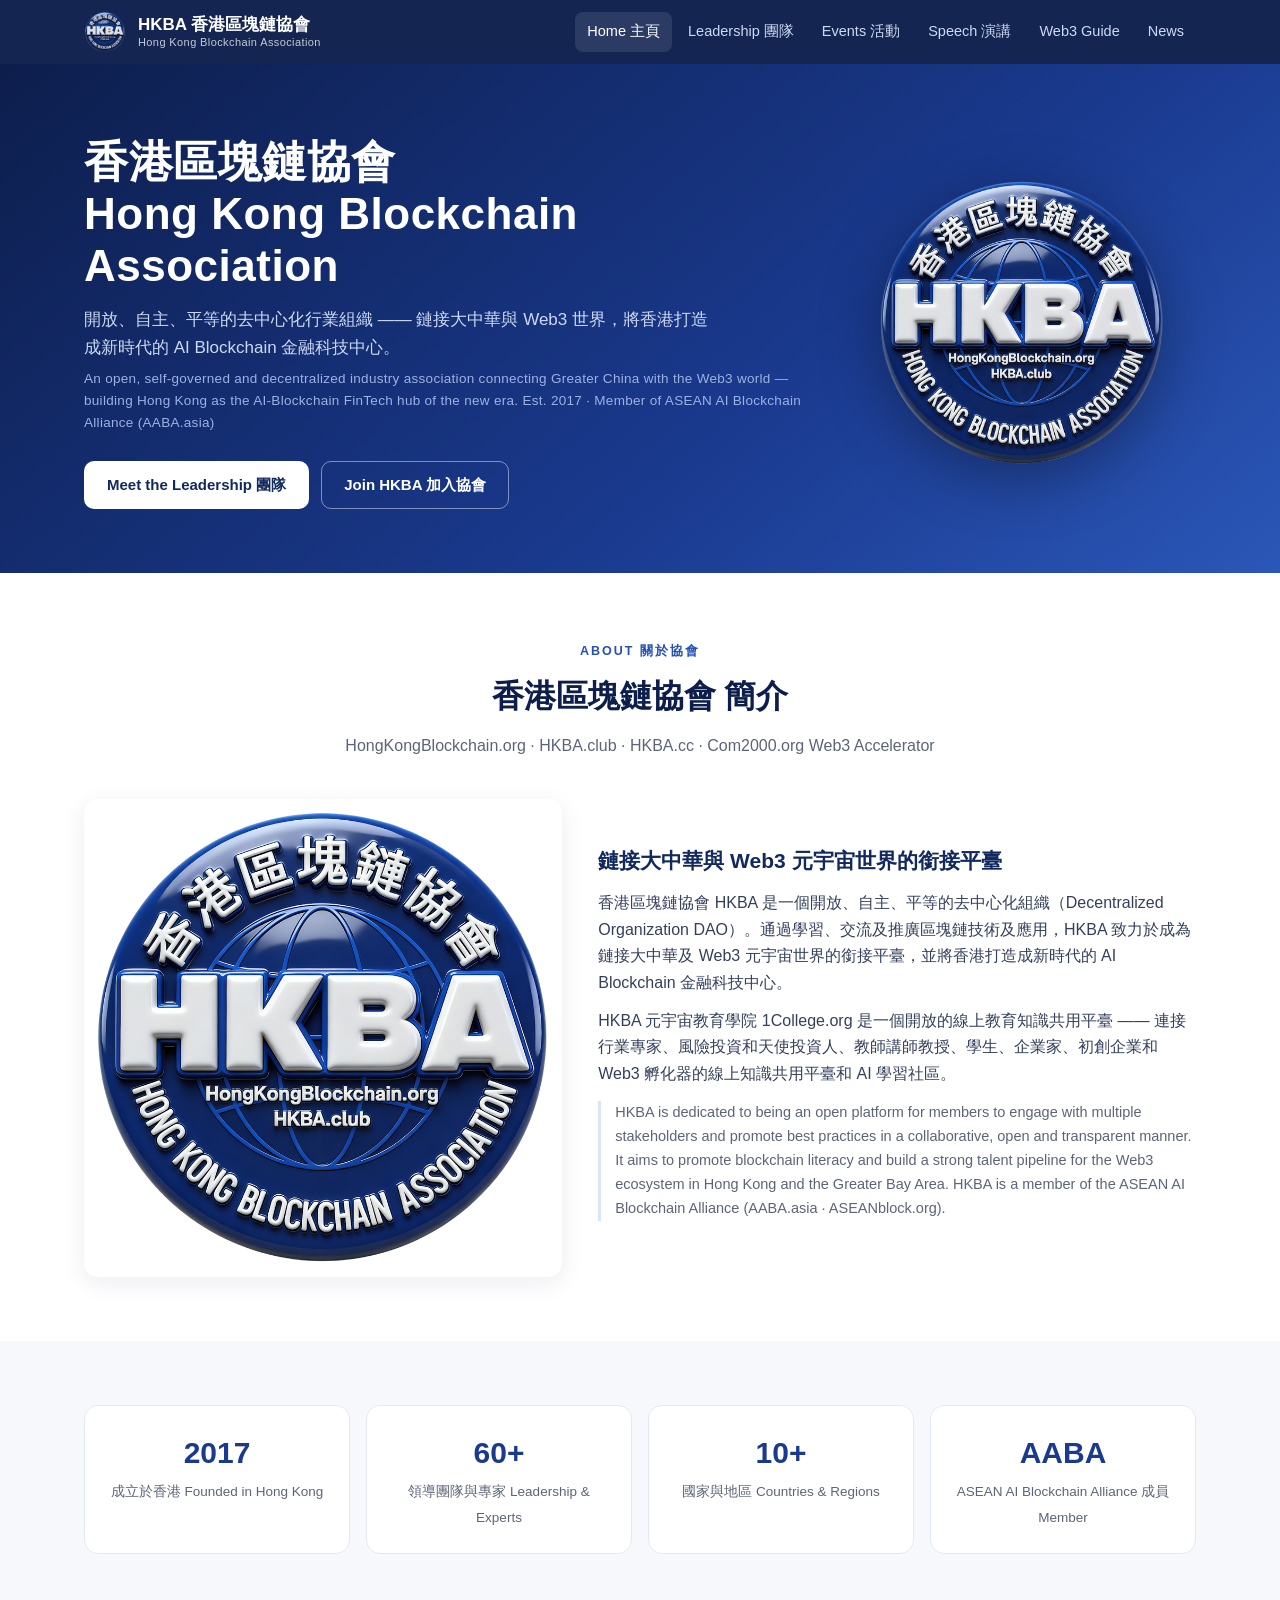
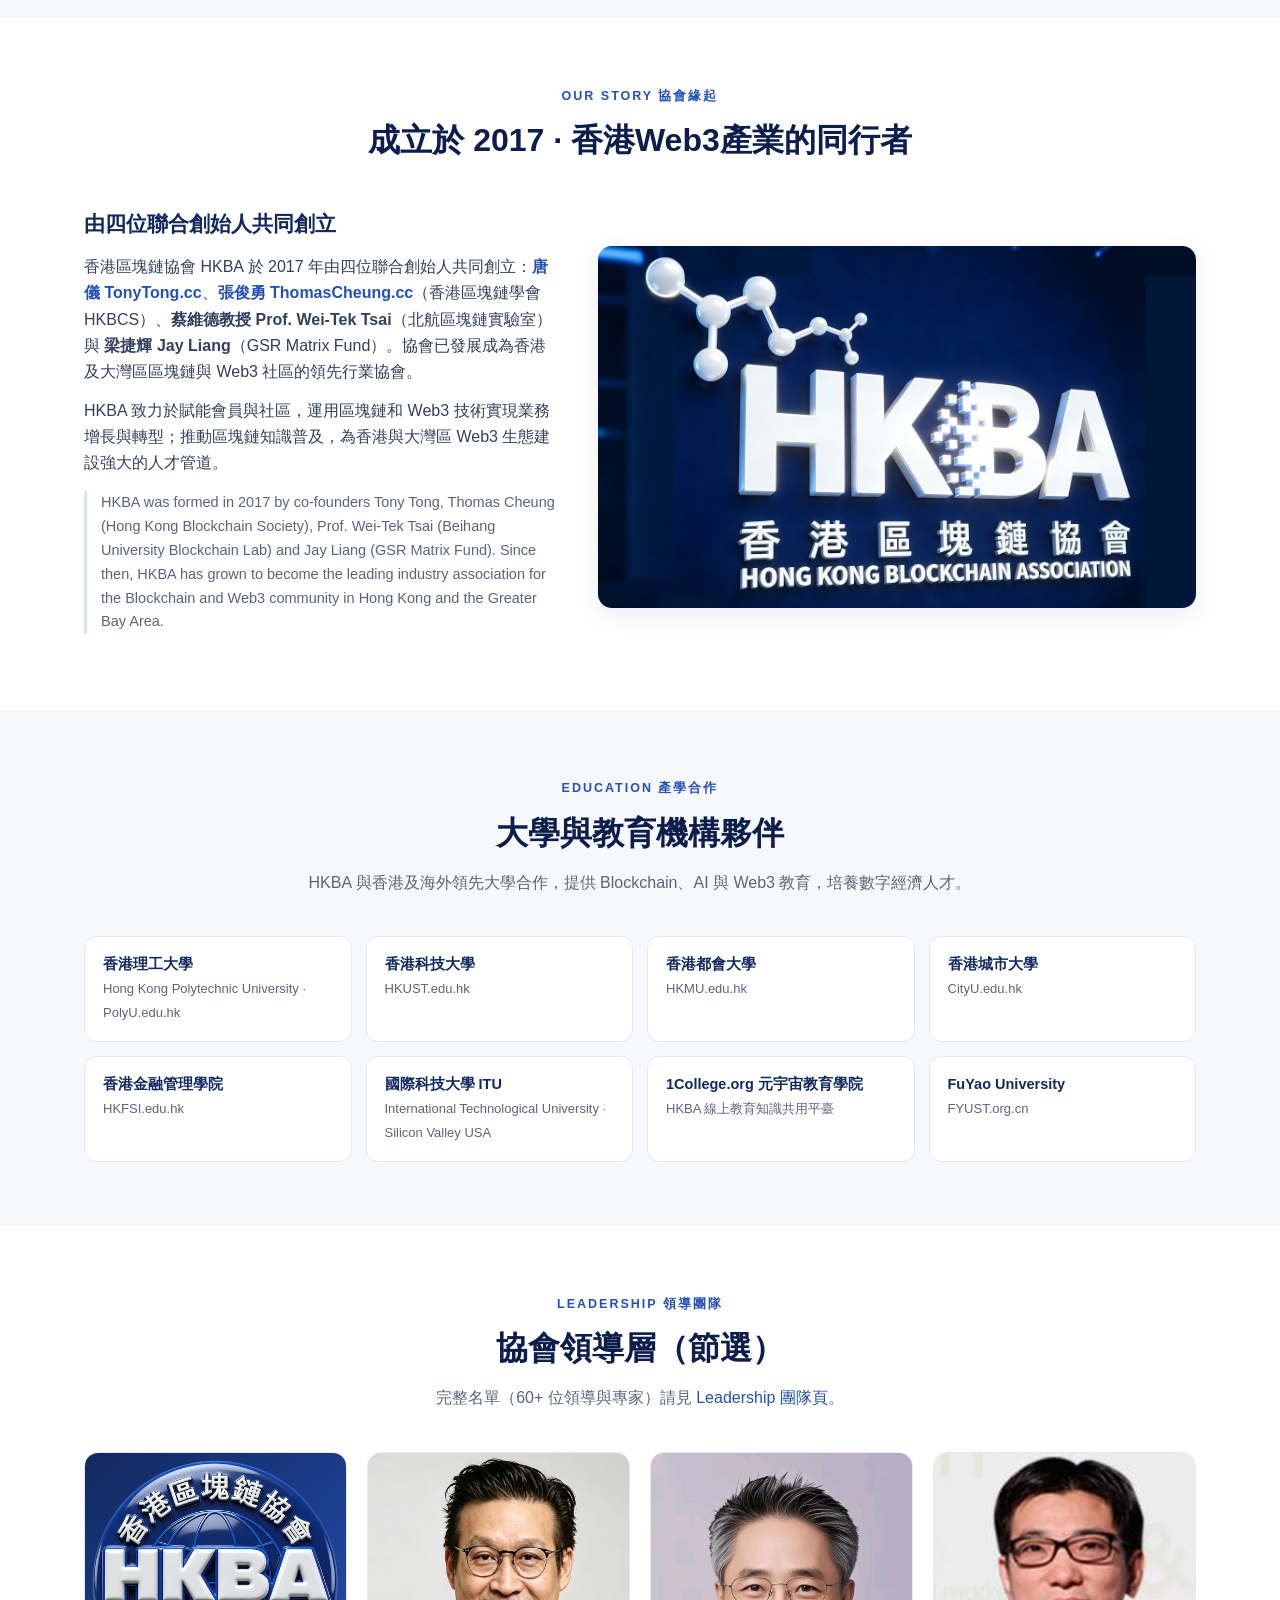
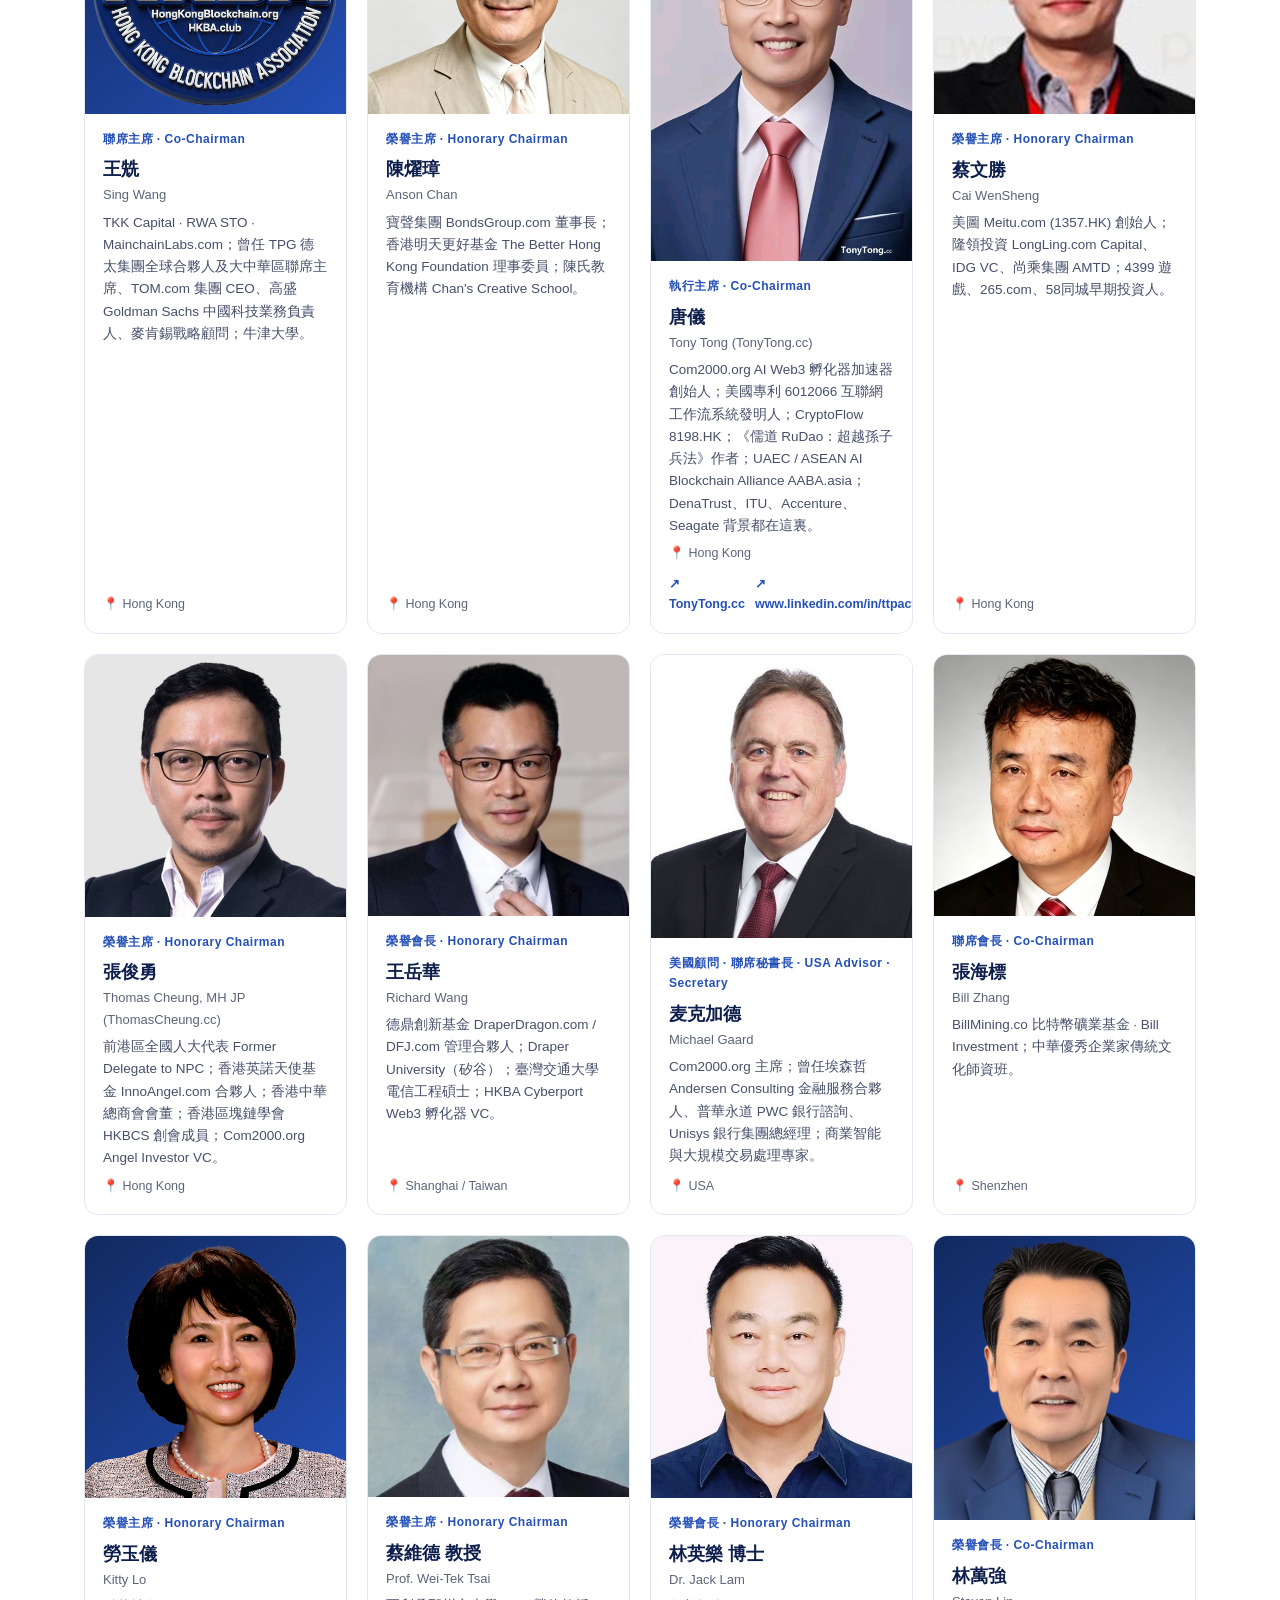
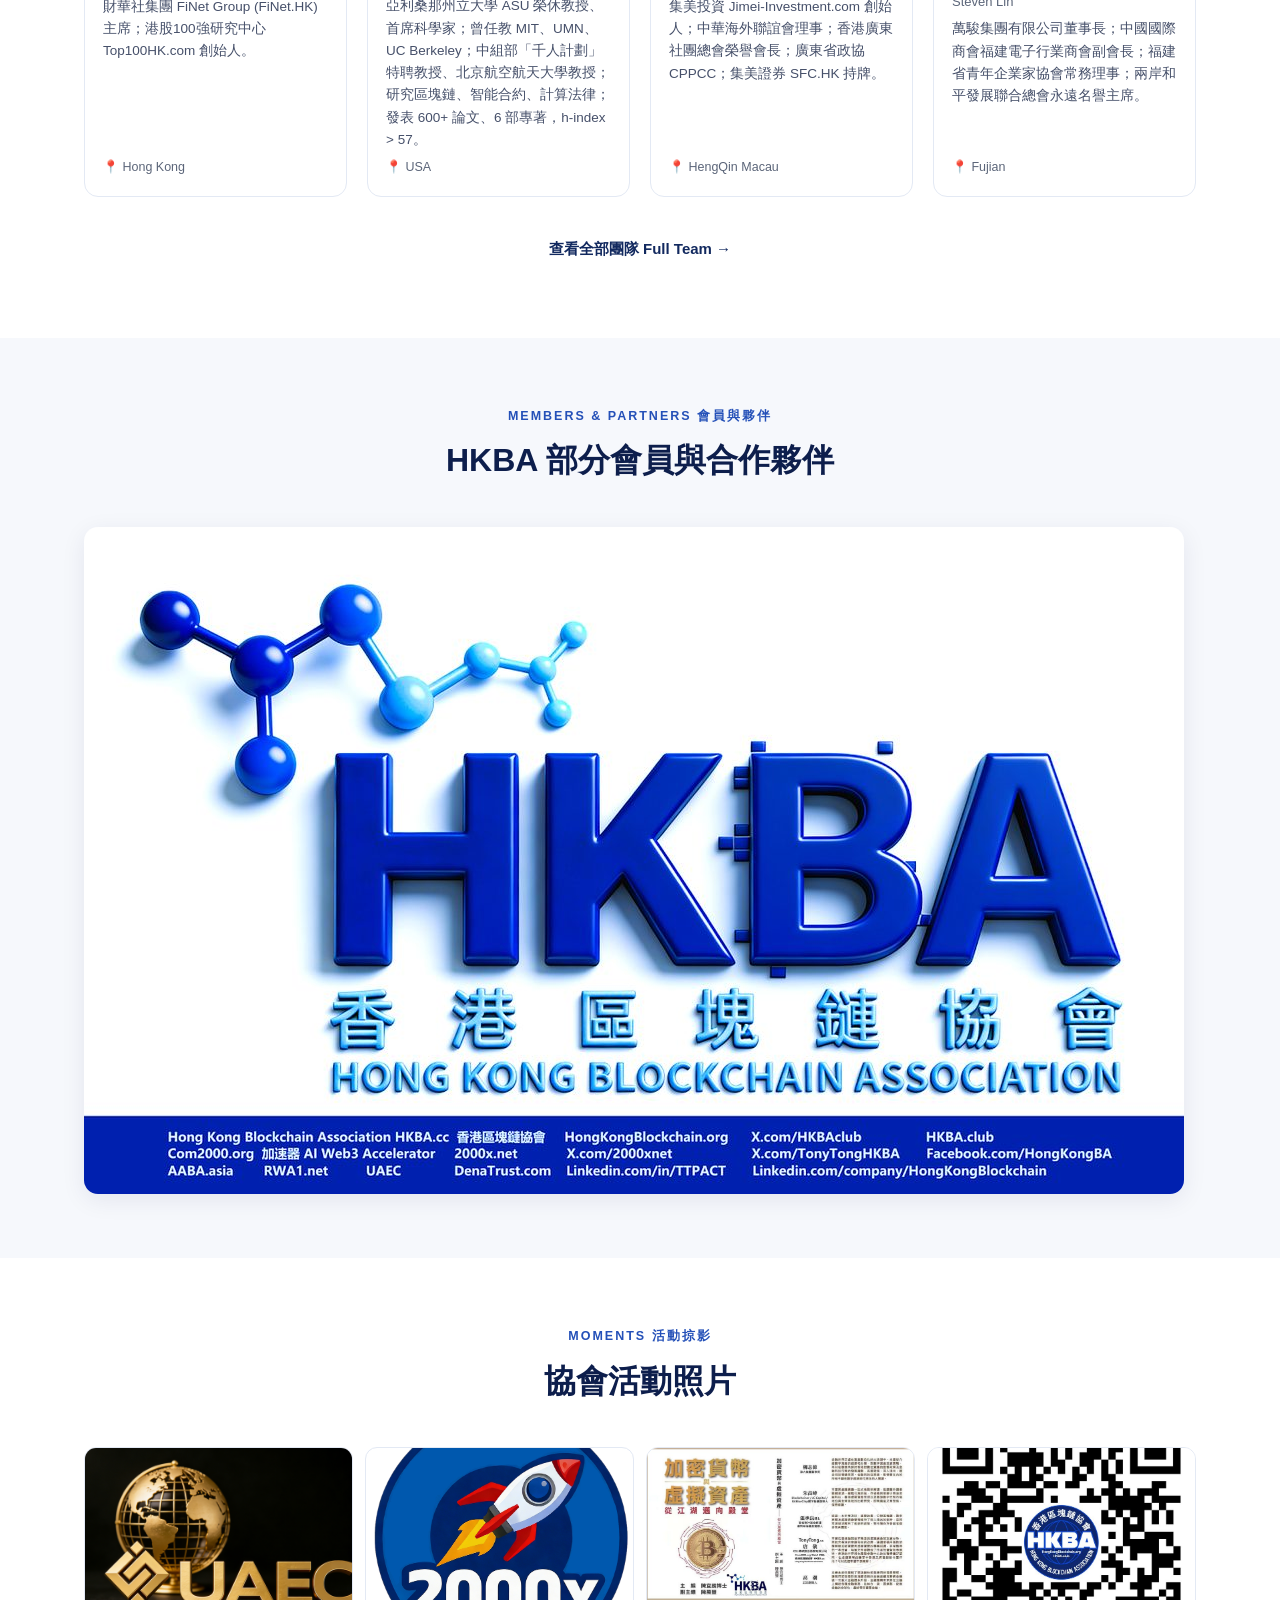
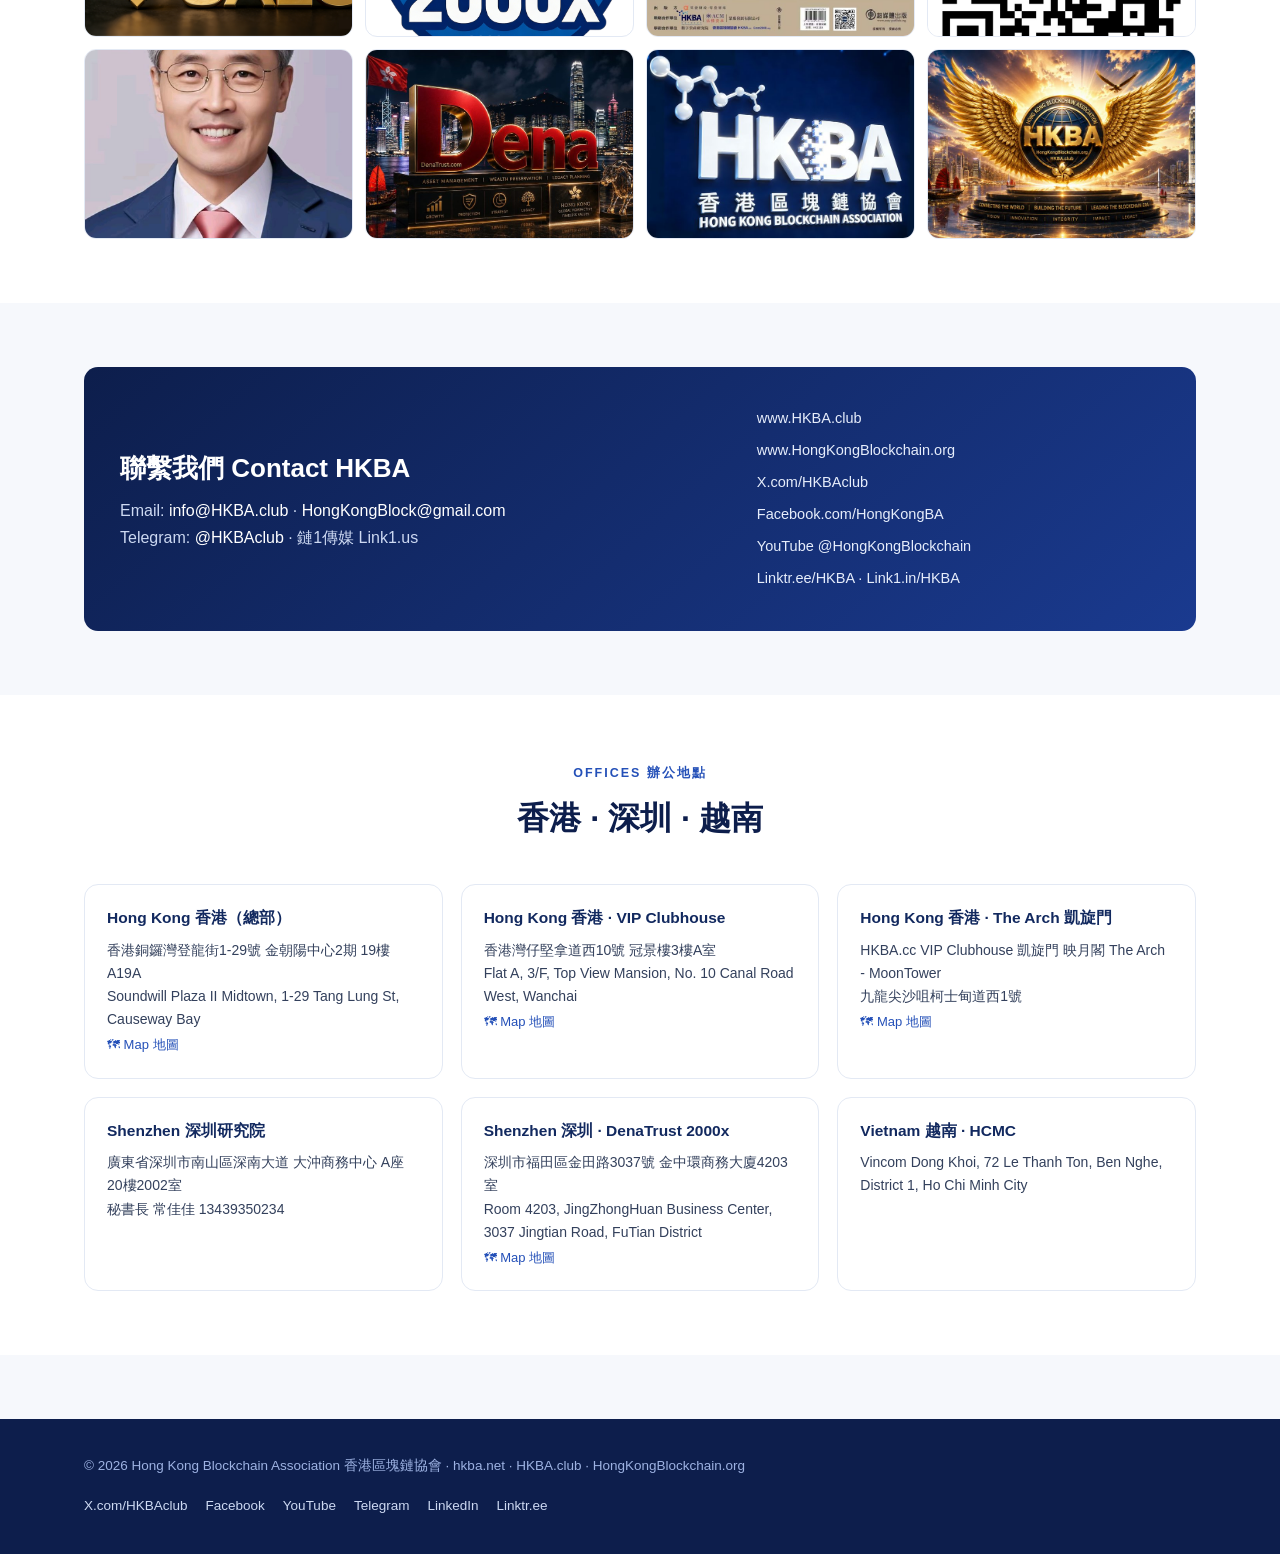
==== commit cab83932: "Reorder key leaders to original HKBA.cc sequence: Sing Wang, Anson Chan, Tony Tong, Cai WenSheng, Th" ====
--- a/index.html
+++ b/index.html
@@ -126,6 +126,15 @@
     <div class="loc">📍 Hong Kong</div>
   </div>
 </div>
+<div class="person" data-role="榮譽主席">
+  <div class="ph"><img src="assets/img/people/anson-chan.jpg" alt="Anson Chan" loading="lazy" /></div>
+  <div class="bd">
+    <div class="role">榮譽主席 · Honorary Chairman</div>
+    <div class="nm">陳燿璋 <small>Anson Chan</small></div>
+    <div class="bio">寶聲集團 BondsGroup.com 董事長；香港明天更好基金 The Better Hong Kong Foundation 理事委員；陳氏教育機構 Chan's Creative School。</div>
+    <div class="loc">📍 Hong Kong</div>
+  </div>
+</div>
 <div class="person" data-role="執行主席">
   <div class="ph"><img src="assets/img/people/tony-tong.jpg" alt="Tony Tong (TonyTong.cc)" loading="lazy" /></div>
   <div class="bd">
@@ -136,15 +145,6 @@
   </div>
 </div>
 <div class="person" data-role="榮譽主席">
-  <div class="ph"><img src="assets/img/people/anson-chan.jpg" alt="Anson Chan" loading="lazy" /></div>
-  <div class="bd">
-    <div class="role">榮譽主席 · Honorary Chairman</div>
-    <div class="nm">陳燿璋 <small>Anson Chan</small></div>
-    <div class="bio">寶聲集團 BondsGroup.com 董事長；香港明天更好基金 The Better Hong Kong Foundation 理事委員；陳氏教育機構 Chan's Creative School。</div>
-    <div class="loc">📍 Hong Kong</div>
-  </div>
-</div>
-<div class="person" data-role="榮譽主席">
   <div class="ph"><img src="assets/img/people/cai-wensheng.jpg" alt="Cai WenSheng" loading="lazy" /></div>
   <div class="bd">
     <div class="role">榮譽主席 · Honorary Chairman</div>
@@ -160,6 +160,33 @@
     <div class="nm">張俊勇 <small>Thomas Cheung, MH JP (ThomasCheung.cc)</small></div>
     <div class="bio">前港區全國人大代表 Former Delegate to NPC；香港英諾天使基金 InnoAngel.com 合夥人；香港中華總商會會董；香港區塊鏈學會 HKBCS 創會成員；Com2000.org Angel Investor VC。</div>
     <div class="loc">📍 Hong Kong</div>
+  </div>
+</div>
+<div class="person" data-role="榮譽會長">
+  <div class="ph"><img src="assets/img/people/richard-wang.jpg" alt="Richard Wang" loading="lazy" /></div>
+  <div class="bd">
+    <div class="role">榮譽會長 · Honorary Chairman</div>
+    <div class="nm">王岳華 <small>Richard Wang</small></div>
+    <div class="bio">德鼎創新基金 DraperDragon.com / DFJ.com 管理合夥人；Draper University（矽谷）；臺灣交通大學電信工程碩士；HKBA Cyberport Web3 孵化器 VC。</div>
+    <div class="loc">📍 Shanghai / Taiwan</div>
+  </div>
+</div>
+<div class="person" data-role="美國顧問 · 聯席秘書長">
+  <div class="ph"><img src="assets/img/people/michael-gaard.jpg" alt="Michael Gaard" loading="lazy" /></div>
+  <div class="bd">
+    <div class="role">美國顧問 · 聯席秘書長 · USA Advisor · Secretary</div>
+    <div class="nm">麦克加德 <small>Michael Gaard</small></div>
+    <div class="bio">Com2000.org 主席；曾任埃森哲 Andersen Consulting 金融服務合夥人、普華永道 PWC 銀行諮詢、Unisys 銀行集團總經理；商業智能與大規模交易處理專家。</div>
+    <div class="loc">📍 USA</div>
+  </div>
+</div>
+<div class="person" data-role="聯席會長">
+  <div class="ph"><img src="assets/img/people/bill-zhang.jpg" alt="Bill Zhang" loading="lazy" /></div>
+  <div class="bd">
+    <div class="role">聯席會長 · Co-Chairman</div>
+    <div class="nm">張海標 <small>Bill Zhang</small></div>
+    <div class="bio">BillMining.co 比特幣礦業基金 · Bill Investment；中華優秀企業家傳統文化師資班。</div>
+    <div class="loc">📍 Shenzhen</div>
   </div>
 </div>
 <div class="person" data-role="榮譽主席">
@@ -196,33 +223,6 @@
     <div class="nm">林萬強 <small>Steven Lin</small></div>
     <div class="bio">萬駿集團有限公司董事長；中國國際商會福建電子行業商會副會長；福建省青年企業家協會常務理事；兩岸和平發展聯合總會永遠名譽主席。</div>
     <div class="loc">📍 Fujian</div>
-  </div>
-</div>
-<div class="person" data-role="榮譽會長">
-  <div class="ph"><img src="assets/img/people/richard-wang.jpg" alt="Richard Wang" loading="lazy" /></div>
-  <div class="bd">
-    <div class="role">榮譽會長 · Honorary Chairman</div>
-    <div class="nm">王岳華 <small>Richard Wang</small></div>
-    <div class="bio">德鼎創新基金 DraperDragon.com / DFJ.com 管理合夥人；Draper University（矽谷）；臺灣交通大學電信工程碩士；HKBA Cyberport Web3 孵化器 VC。</div>
-    <div class="loc">📍 Shanghai / Taiwan</div>
-  </div>
-</div>
-<div class="person" data-role="深圳聯席主席">
-  <div class="ph"><img src="assets/img/people/robert-luo.jpg" alt="Robert Luo" loading="lazy" /></div>
-  <div class="bd">
-    <div class="role">深圳聯席主席 · Shenzhen Co-Chairman</div>
-    <div class="nm">羅明榮 <small>Robert Luo</small></div>
-    <div class="bio">量化方程數字資本（香港）CEO；SuperAngel.cc 天使基金合夥人；中旭教育集團聯創；管理學雙碩士、政協委員。</div>
-    <div class="loc">📍 Shenzhen</div>
-  </div>
-</div>
-<div class="person" data-role="歐洲法國榮譽副會長">
-  <div class="ph"><img src="assets/img/people/alexandre-raffin.jpg" alt="Alexandre Raffin" loading="lazy" /></div>
-  <div class="bd">
-    <div class="role">歐洲法國榮譽副會長 · Honorary Vice Chairman · France</div>
-    <div class="nm">Alexandre Raffin</div>
-    <div class="bio">Gains Associates CEO —— Web3 VC；前職業電競選手。</div>
-    <div class="loc">📍 Paris / Europe</div>
   </div>
 </div></div>
     <p style="text-align:center; margin-top:28px;"><a class="btn btn-solid" href="leadership.html">查看全部團隊 Full Team →</a></p>
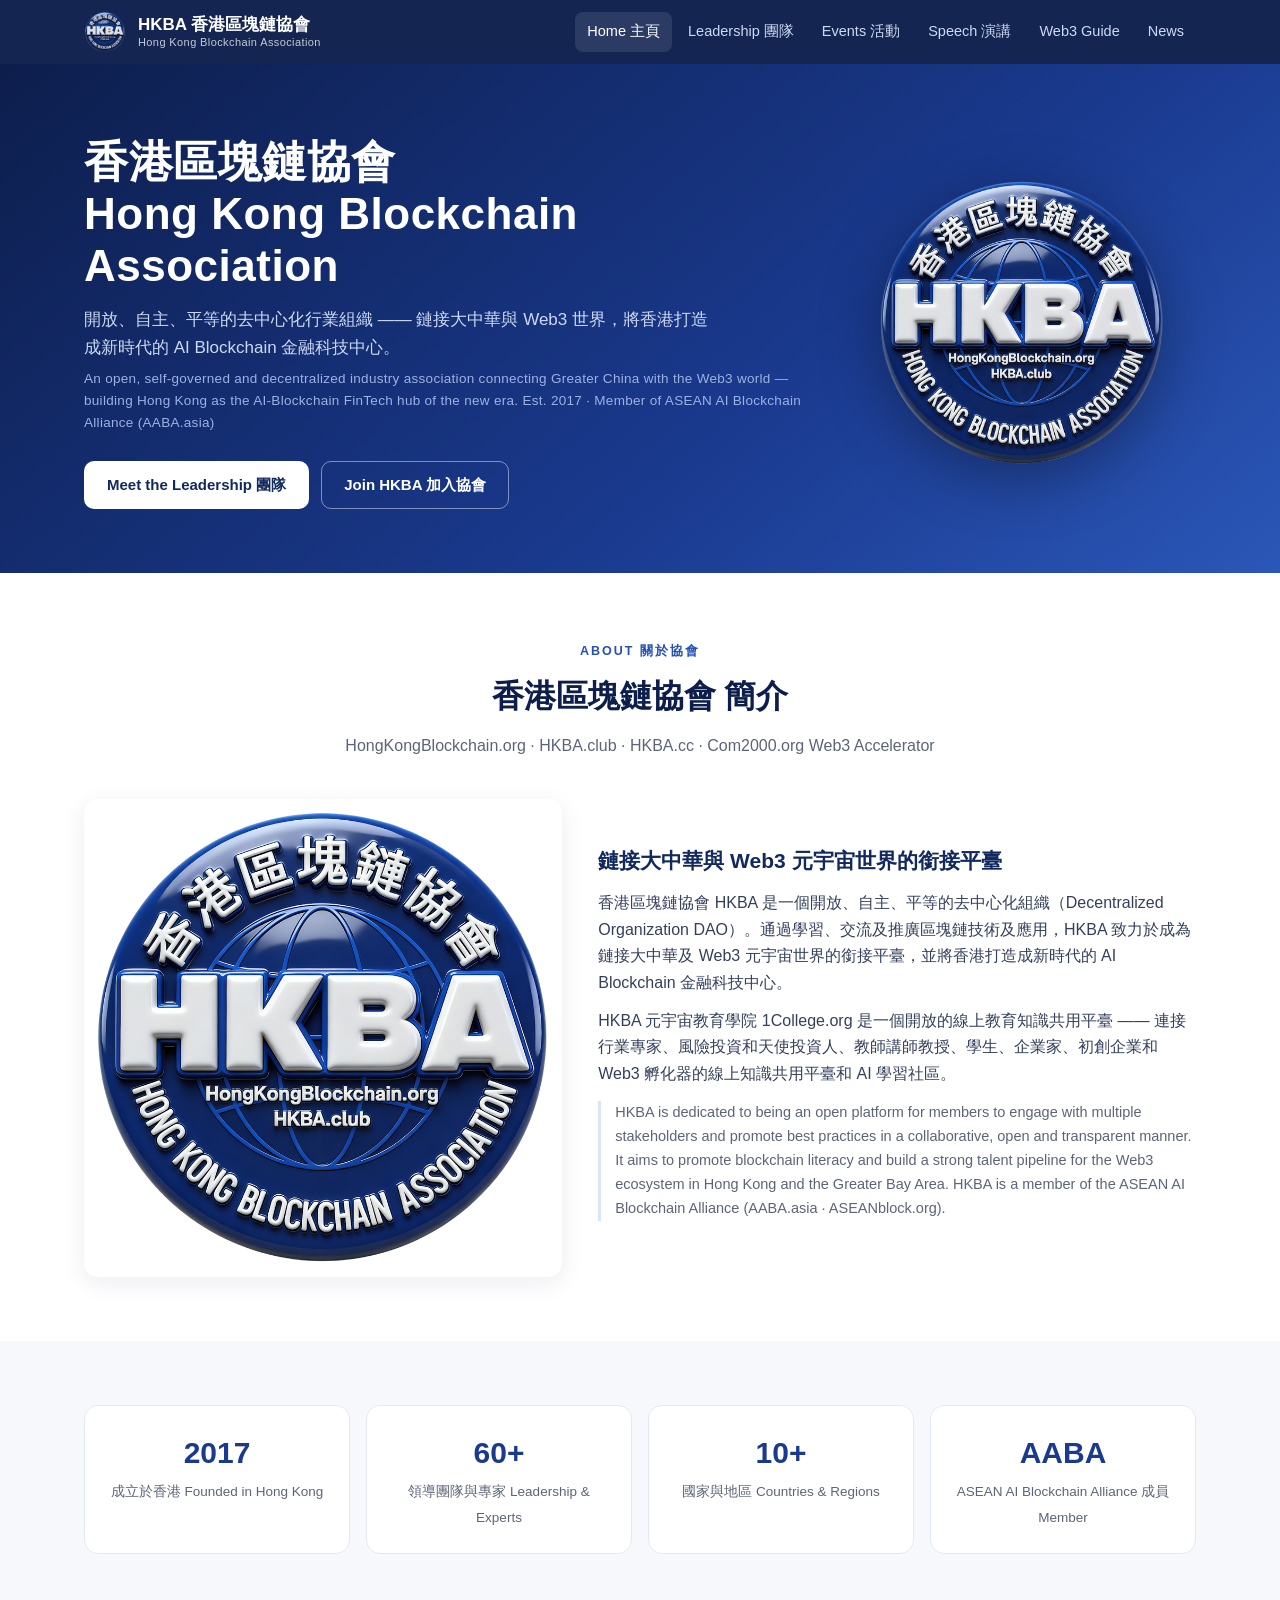
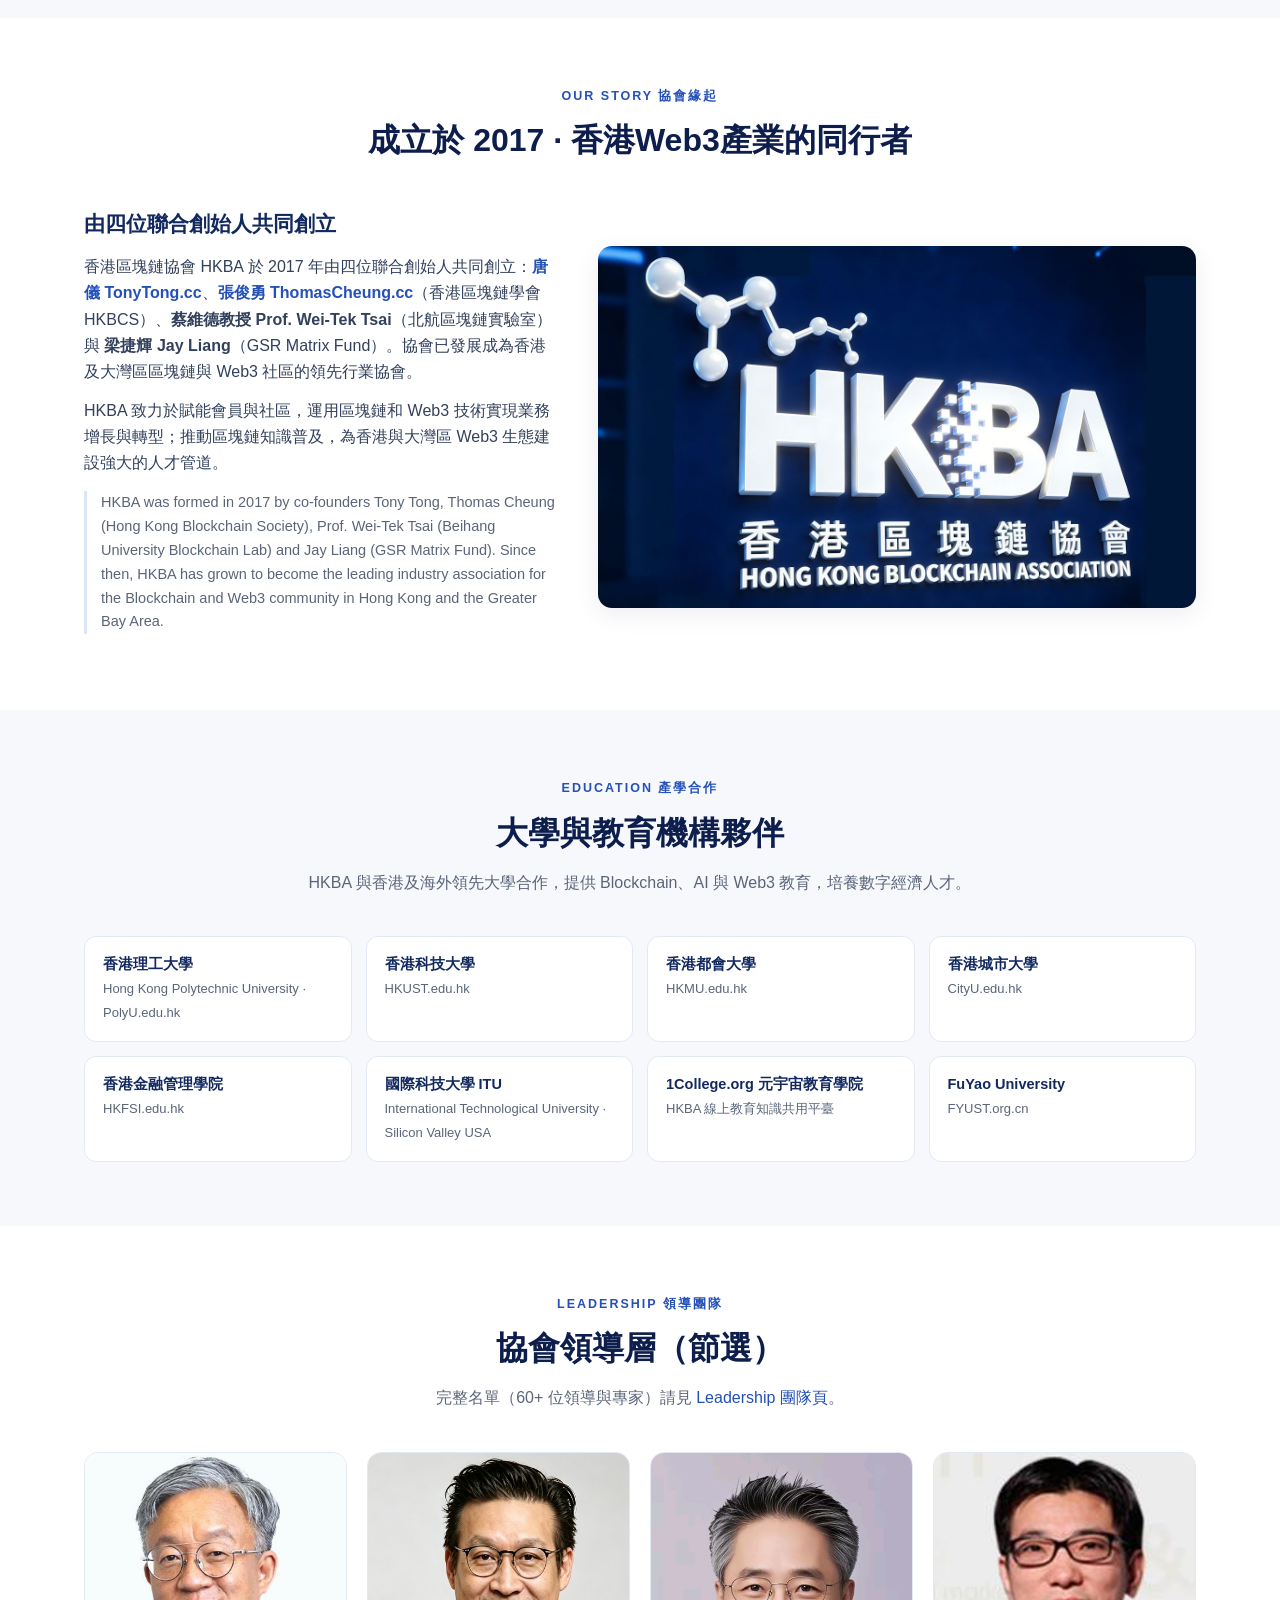
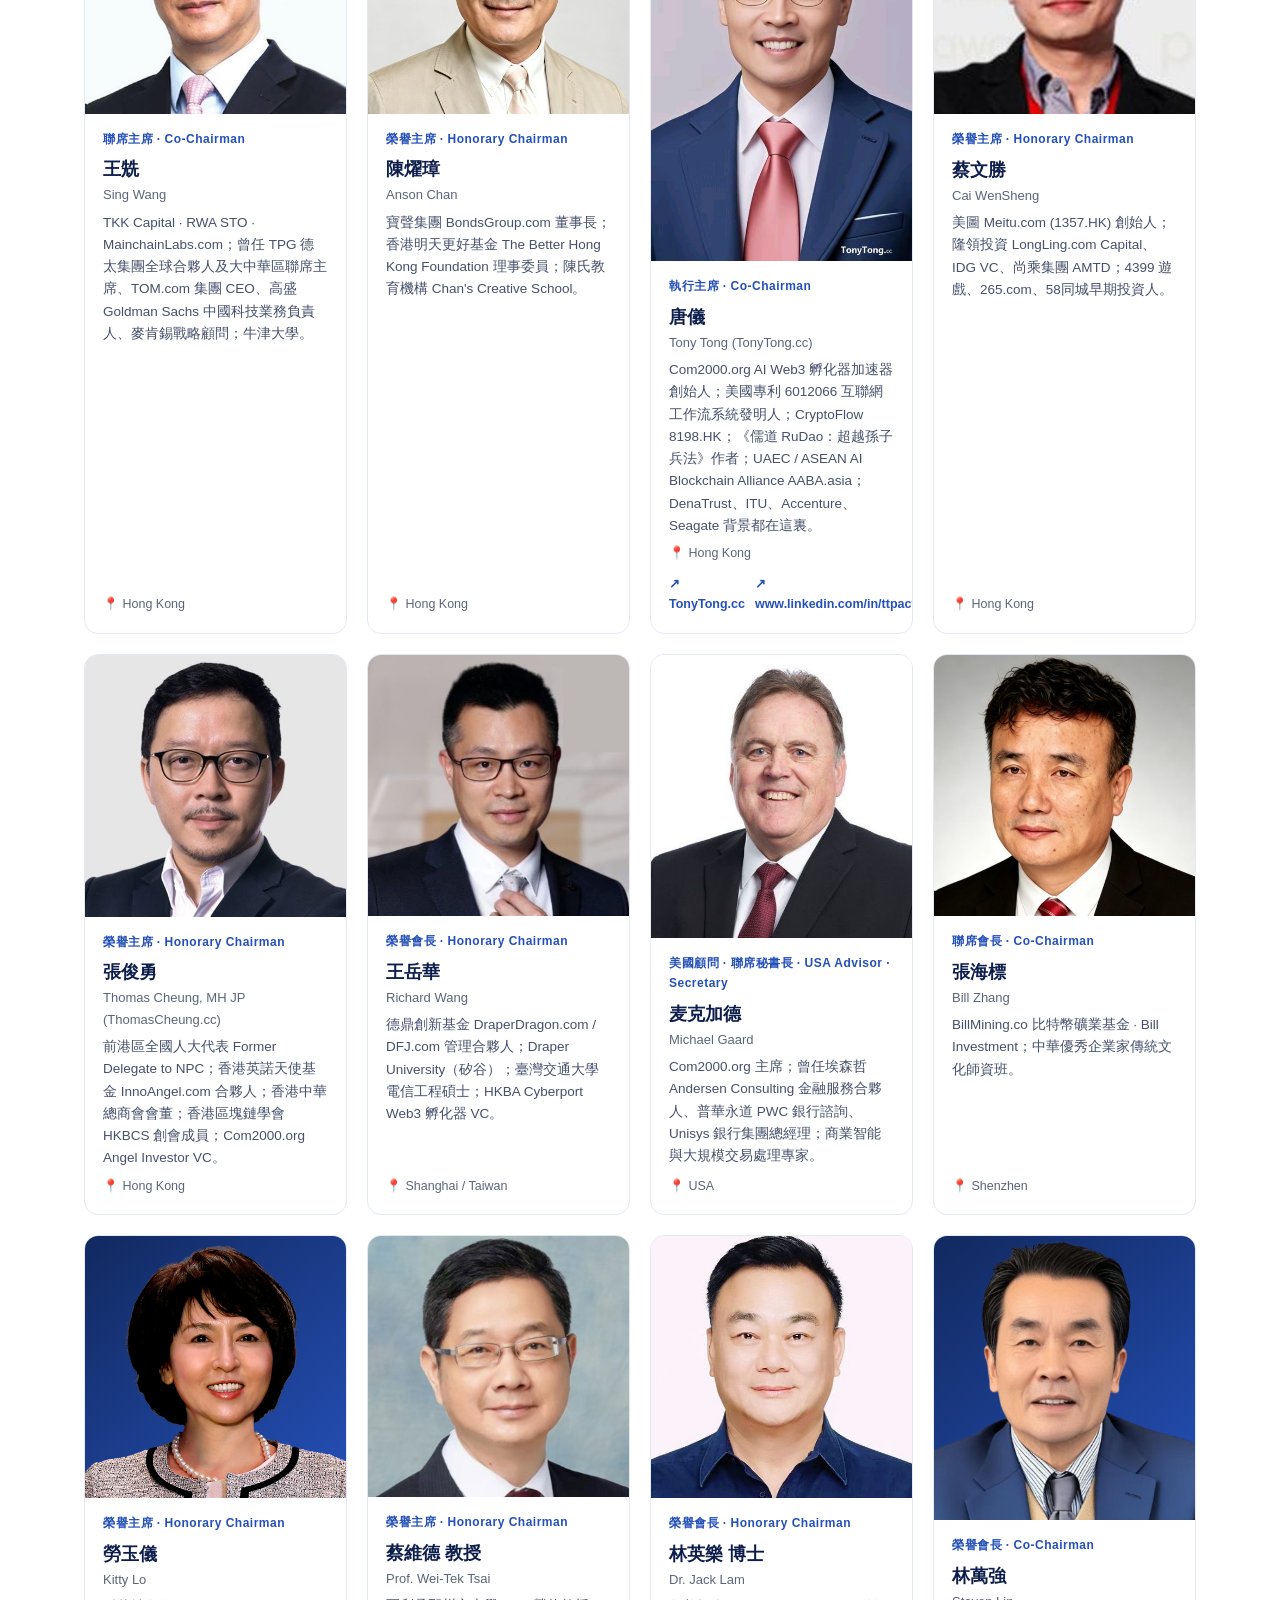
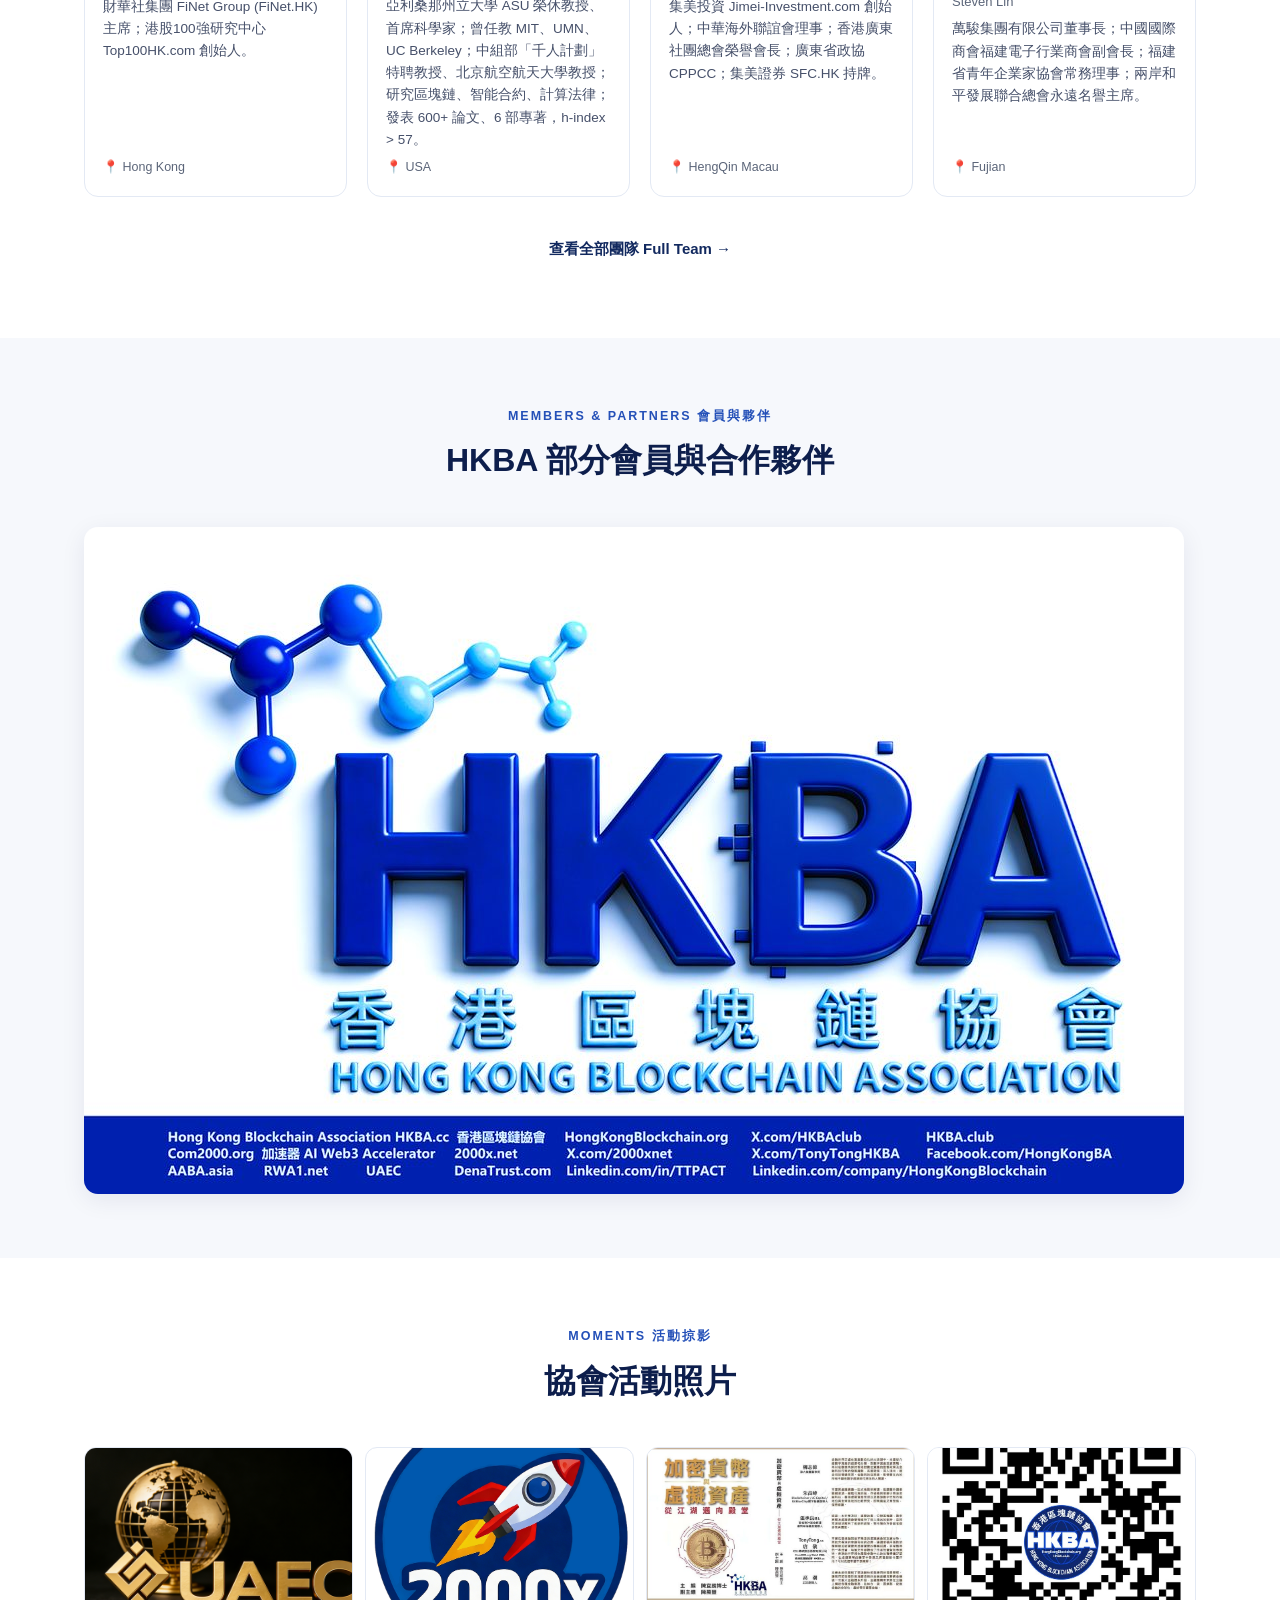
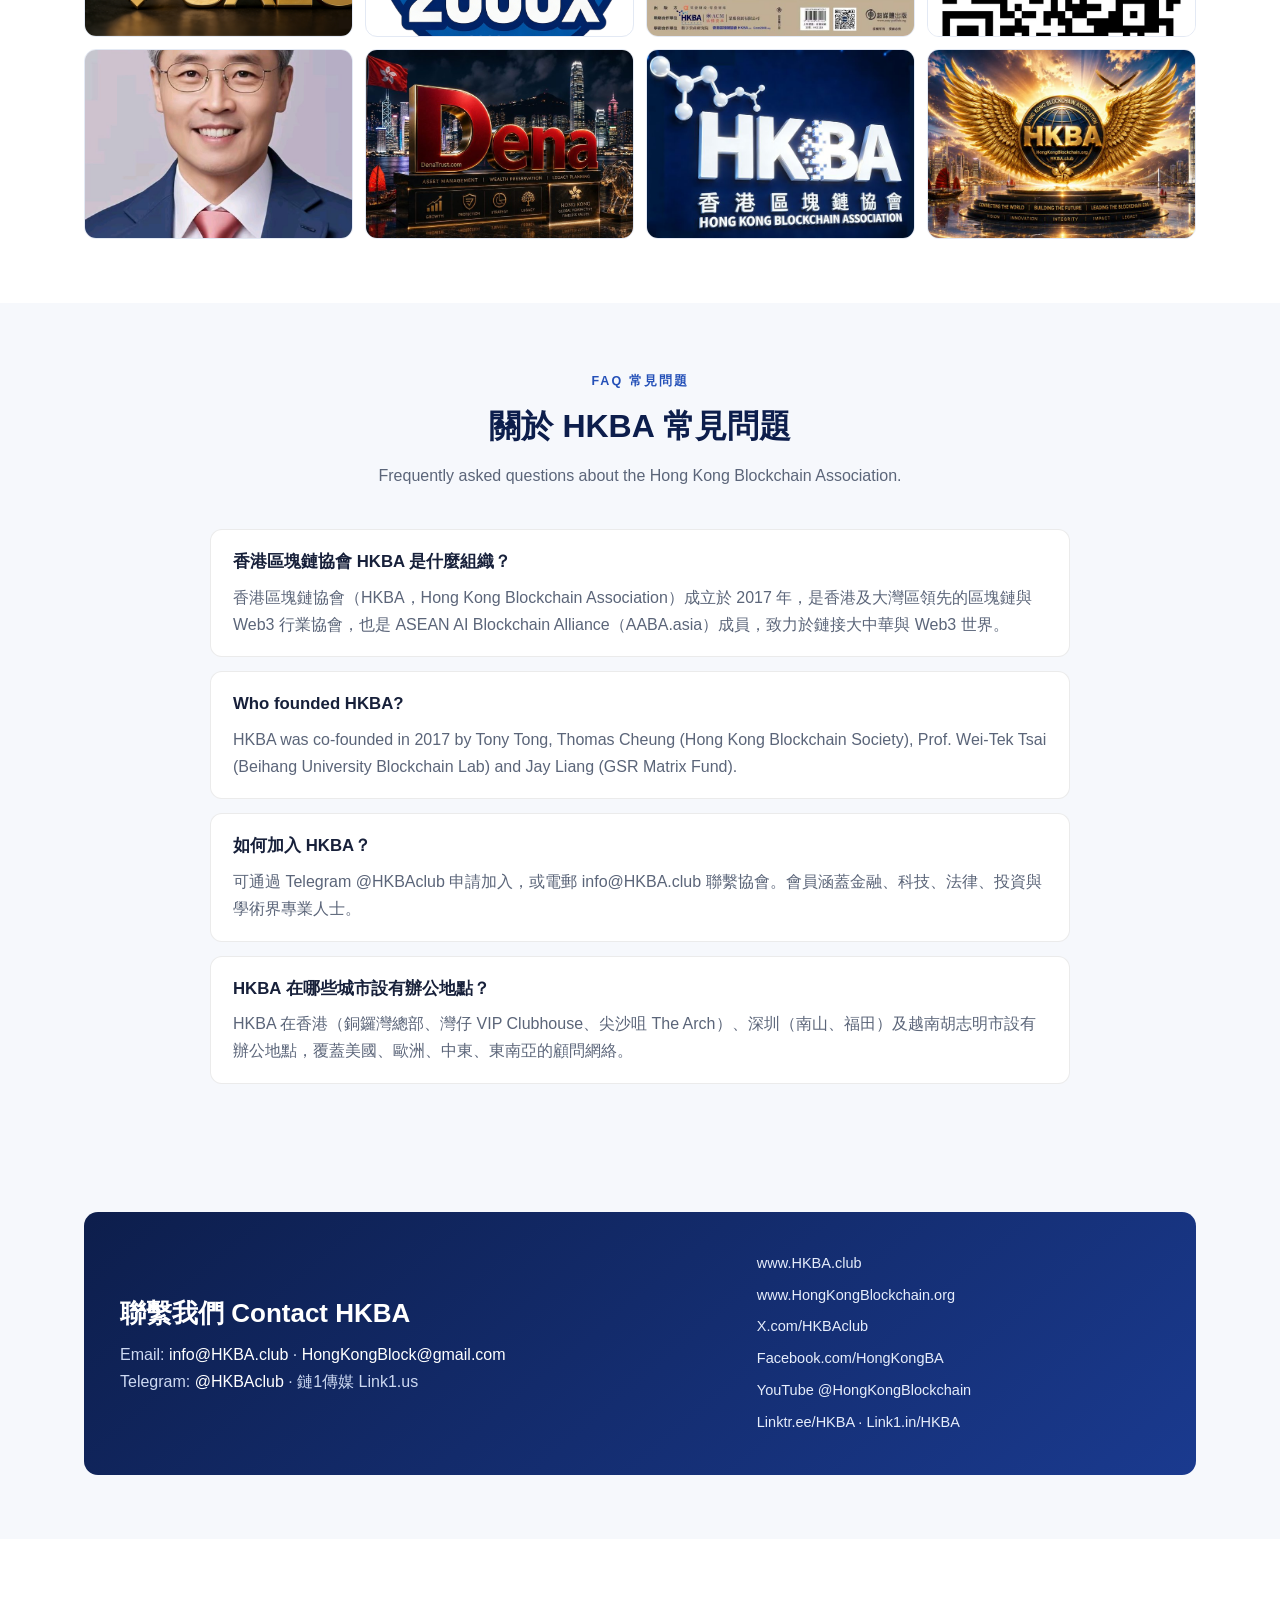
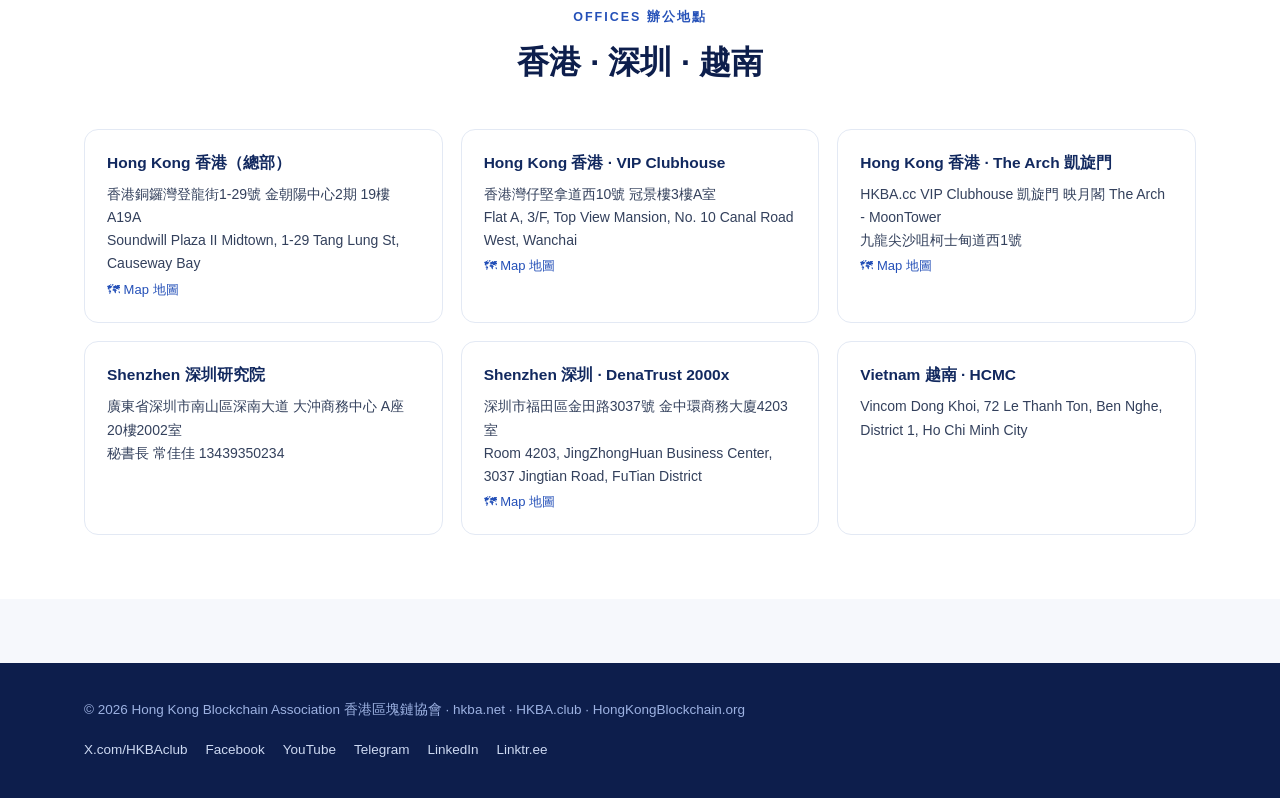
==== commit a7ed1209: "SEO: per-page canonicals, Organization/WebSite/FAQPage/Person JSON-LD, FAQ section, extensionless si" ====
--- a/index.html
+++ b/index.html
@@ -11,9 +11,65 @@
 <meta property="og:url" content="https://hkba.net/" />
 <meta property="og:image" content="https://hkba.net/assets/img/logo.png" />
 <meta property="og:site_name" content="Hong Kong Blockchain Association 香港區塊鏈協會" />
+<meta property="og:locale" content="zh_HK" />
+<meta property="og:locale:alternate" content="en_US" />
 <link rel="canonical" href="https://hkba.net/" />
 <link rel="icon" type="image/png" href="assets/img/logo.png" />
 <link rel="stylesheet" href="assets/css/style.css" />
+<script type="application/ld+json">
+{
+  "@context": "https://schema.org",
+  "@type": "Organization",
+  "name": "Hong Kong Blockchain Association 香港區塊鏈協會",
+  "alternateName": ["HKBA", "香港區塊鏈協會", "HKBA.club", "HongKongBlockchain.org"],
+  "url": "https://hkba.net/",
+  "logo": "https://hkba.net/assets/img/logo.png",
+  "foundingDate": "2017",
+  "email": "info@HKBA.club",
+  "description": "香港區塊鏈協會 HKBA 成立於 2017 年，是香港及大灣區領先的區塊鏈與 Web3 行業協會，ASEAN AI Blockchain Alliance (AABA.asia) 成員。",
+  "address": {
+    "@type": "PostalAddress",
+    "streetAddress": "Soundwill Plaza II Midtown, 19/F, 1-29 Tang Lung Street, Causeway Bay",
+    "addressLocality": "Hong Kong",
+    "addressCountry": "HK"
+  },
+  "founder": [
+    {"@type": "Person", "name": "Tony Tong 唐儀", "url": "https://TonyTong.cc"},
+    {"@type": "Person", "name": "Thomas Cheung 張俊勇"},
+    {"@type": "Person", "name": "Prof. Wei-Tek Tsai 蔡維德"},
+    {"@type": "Person", "name": "Jay Liang 梁捷輝"}
+  ],
+  "sameAs": [
+    "https://x.com/HKBAclub",
+    "https://facebook.com/HongKongBA",
+    "https://www.youtube.com/@HongKongBlockchain",
+    "https://t.me/HKBAclub",
+    "https://www.linkedin.com/company/hongkongblockchain",
+    "https://linktr.ee/HKBA"
+  ]
+}
+</script>
+<script type="application/ld+json">
+{
+  "@context": "https://schema.org",
+  "@type": "WebSite",
+  "name": "Hong Kong Blockchain Association 香港區塊鏈協會",
+  "url": "https://hkba.net/",
+  "inLanguage": ["zh-Hant", "en"],
+  "publisher": {"@type": "Organization", "name": "Hong Kong Blockchain Association"}
+}
+</script><script type="application/ld+json">
+{
+  "@context": "https://schema.org",
+  "@type": "FAQPage",
+  "mainEntity": [
+    {"@type": "Question", "name": "香港區塊鏈協會 HKBA 是什麼組織？", "acceptedAnswer": {"@type": "Answer", "text": "香港區塊鏈協會（HKBA，Hong Kong Blockchain Association）成立於 2017 年，是香港及大灣區領先的區塊鏈與 Web3 行業協會，也是 ASEAN AI Blockchain Alliance（AABA.asia）成員，致力於鏈接大中華與 Web3 世界。"}},
+    {"@type": "Question", "name": "Who founded HKBA?", "acceptedAnswer": {"@type": "Answer", "text": "HKBA was co-founded in 2017 by Tony Tong, Thomas Cheung (Hong Kong Blockchain Society), Prof. Wei-Tek Tsai (Beihang University Blockchain Lab) and Jay Liang (GSR Matrix Fund)."}},
+    {"@type": "Question", "name": "如何加入 HKBA？", "acceptedAnswer": {"@type": "Answer", "text": "可通過 Telegram @HKBAclub 申請加入，或電郵 info@HKBA.club 聯繫協會。會員涵蓋金融、科技、法律、投資與學術界專業人士。"}},
+    {"@type": "Question", "name": "HKBA 在哪些城市設有辦公地點？", "acceptedAnswer": {"@type": "Answer", "text": "HKBA 在香港（銅鑼灣總部、灣仔 VIP Clubhouse、尖沙咀 The Arch）、深圳（南山、福田）及越南胡志明市設有辦公地點，覆蓋美國、歐洲、中東、東南亞的顧問網絡。"}}
+  ]
+}
+</script>
 </head>
 <body>
 <header class="site-head">
@@ -258,6 +314,22 @@
   </div>
 </section>
 
+<section class="section" id="faq">
+  <div class="wrap">
+    <div class="sec-head">
+      <span class="kicker">FAQ 常見問題</span>
+      <h2>關於 HKBA 常見問題</h2>
+      <p>Frequently asked questions about the Hong Kong Blockchain Association.</p>
+    </div>
+    <div class="faq-list">
+      <div class="faq"><h3>香港區塊鏈協會 HKBA 是什麼組織？</h3><p>香港區塊鏈協會（HKBA，Hong Kong Blockchain Association）成立於 2017 年，是香港及大灣區領先的區塊鏈與 Web3 行業協會，也是 ASEAN AI Blockchain Alliance（AABA.asia）成員，致力於鏈接大中華與 Web3 世界。</p></div>
+      <div class="faq"><h3>Who founded HKBA?</h3><p>HKBA was co-founded in 2017 by Tony Tong, Thomas Cheung (Hong Kong Blockchain Society), Prof. Wei-Tek Tsai (Beihang University Blockchain Lab) and Jay Liang (GSR Matrix Fund).</p></div>
+      <div class="faq"><h3>如何加入 HKBA？</h3><p>可通過 Telegram @HKBAclub 申請加入，或電郵 info@HKBA.club 聯繫協會。會員涵蓋金融、科技、法律、投資與學術界專業人士。</p></div>
+      <div class="faq"><h3>HKBA 在哪些城市設有辦公地點？</h3><p>HKBA 在香港（銅鑼灣總部、灣仔 VIP Clubhouse、尖沙咀 The Arch）、深圳（南山、福田）及越南胡志明市設有辦公地點，覆蓋美國、歐洲、中東、東南亞的顧問網絡。</p></div>
+    </div>
+  </div>
+</section>
+
 <section class="section" id="contact">
   <div class="wrap">
     <div class="contact-band">
--- a/assets/css/style.css
+++ b/assets/css/style.css
@@ -154,3 +154,9 @@
   nav.main.open { display: flex; }
   .nav-toggle { display: block; }
 }
+
+/* FAQ */
+.faq-list { display: grid; gap: 14px; max-width: 860px; margin: 0 auto; }
+.faq { background: var(--card, #fff); border: 1px solid rgba(0,0,0,.08); border-radius: 12px; padding: 18px 22px; }
+.faq h3 { margin: 0 0 8px; font-size: 1.05rem; }
+.faq p { margin: 0; color: var(--muted, #555); line-height: 1.7; }
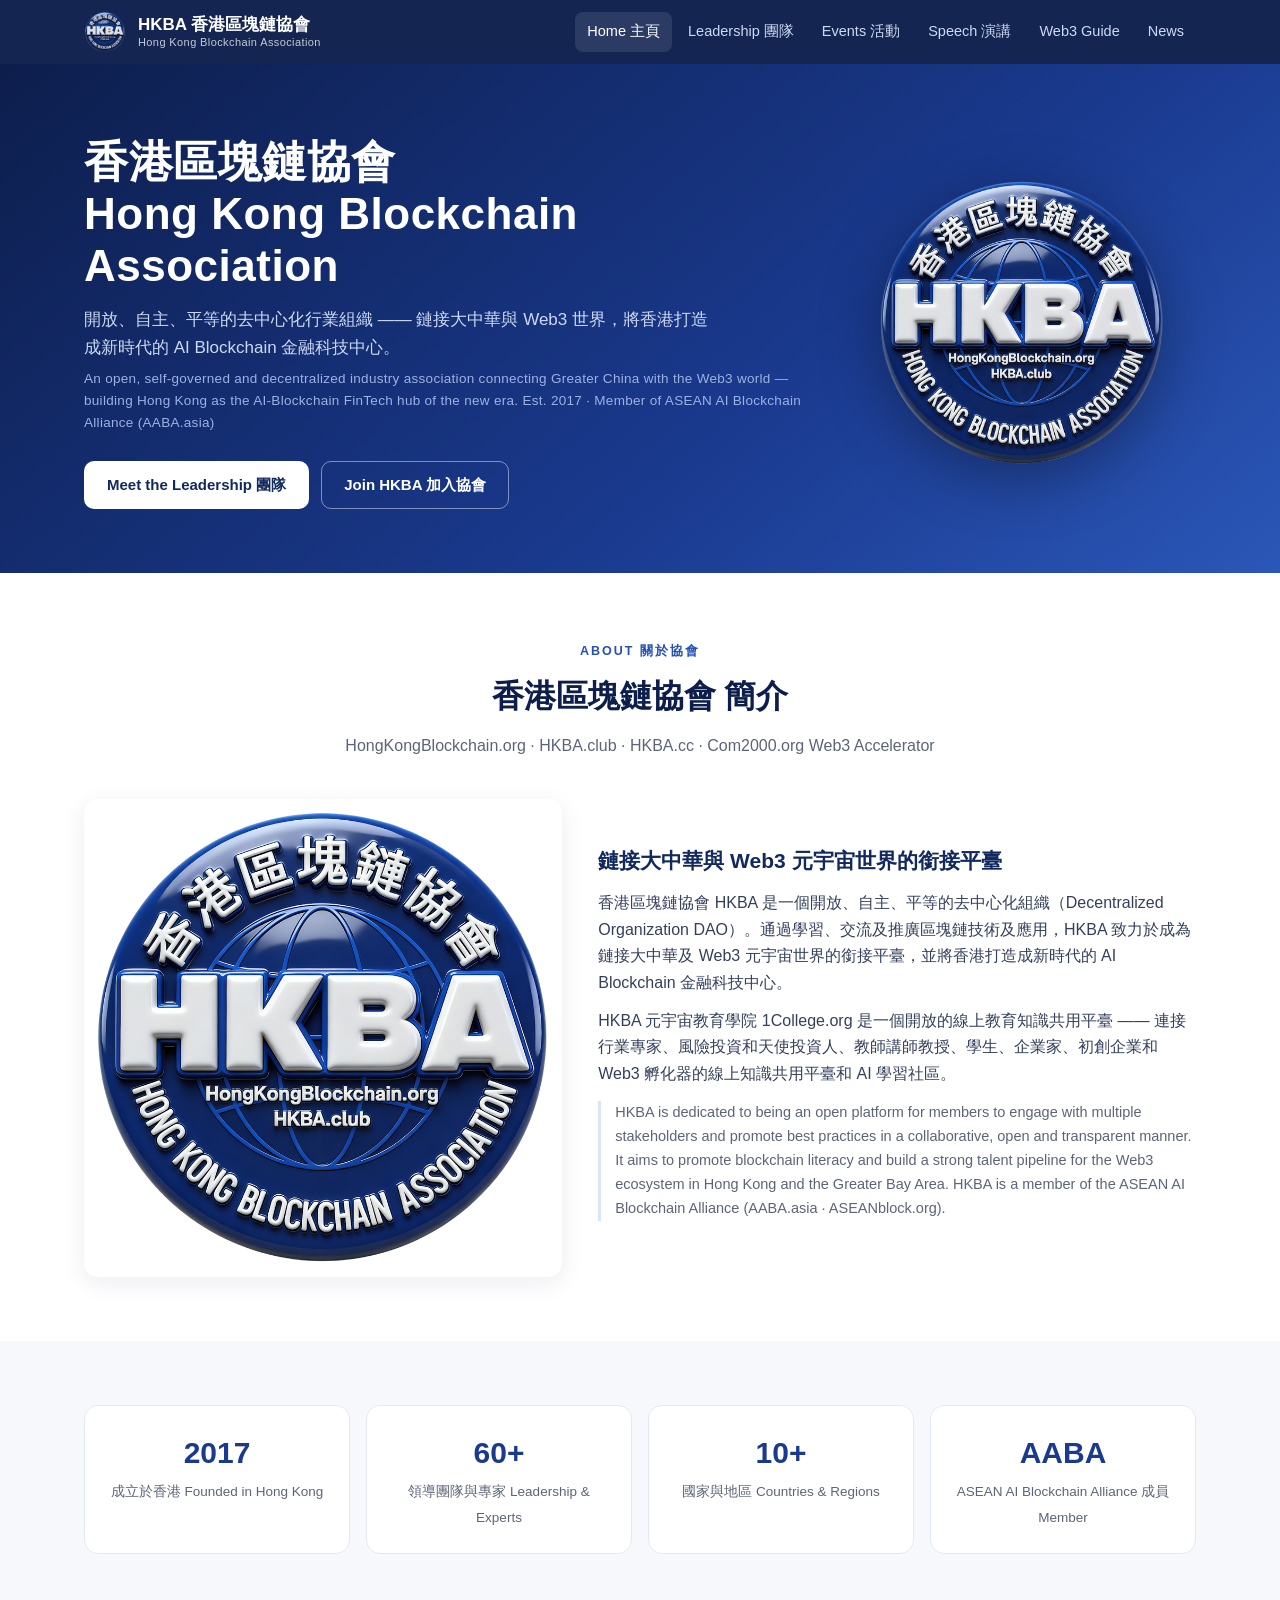
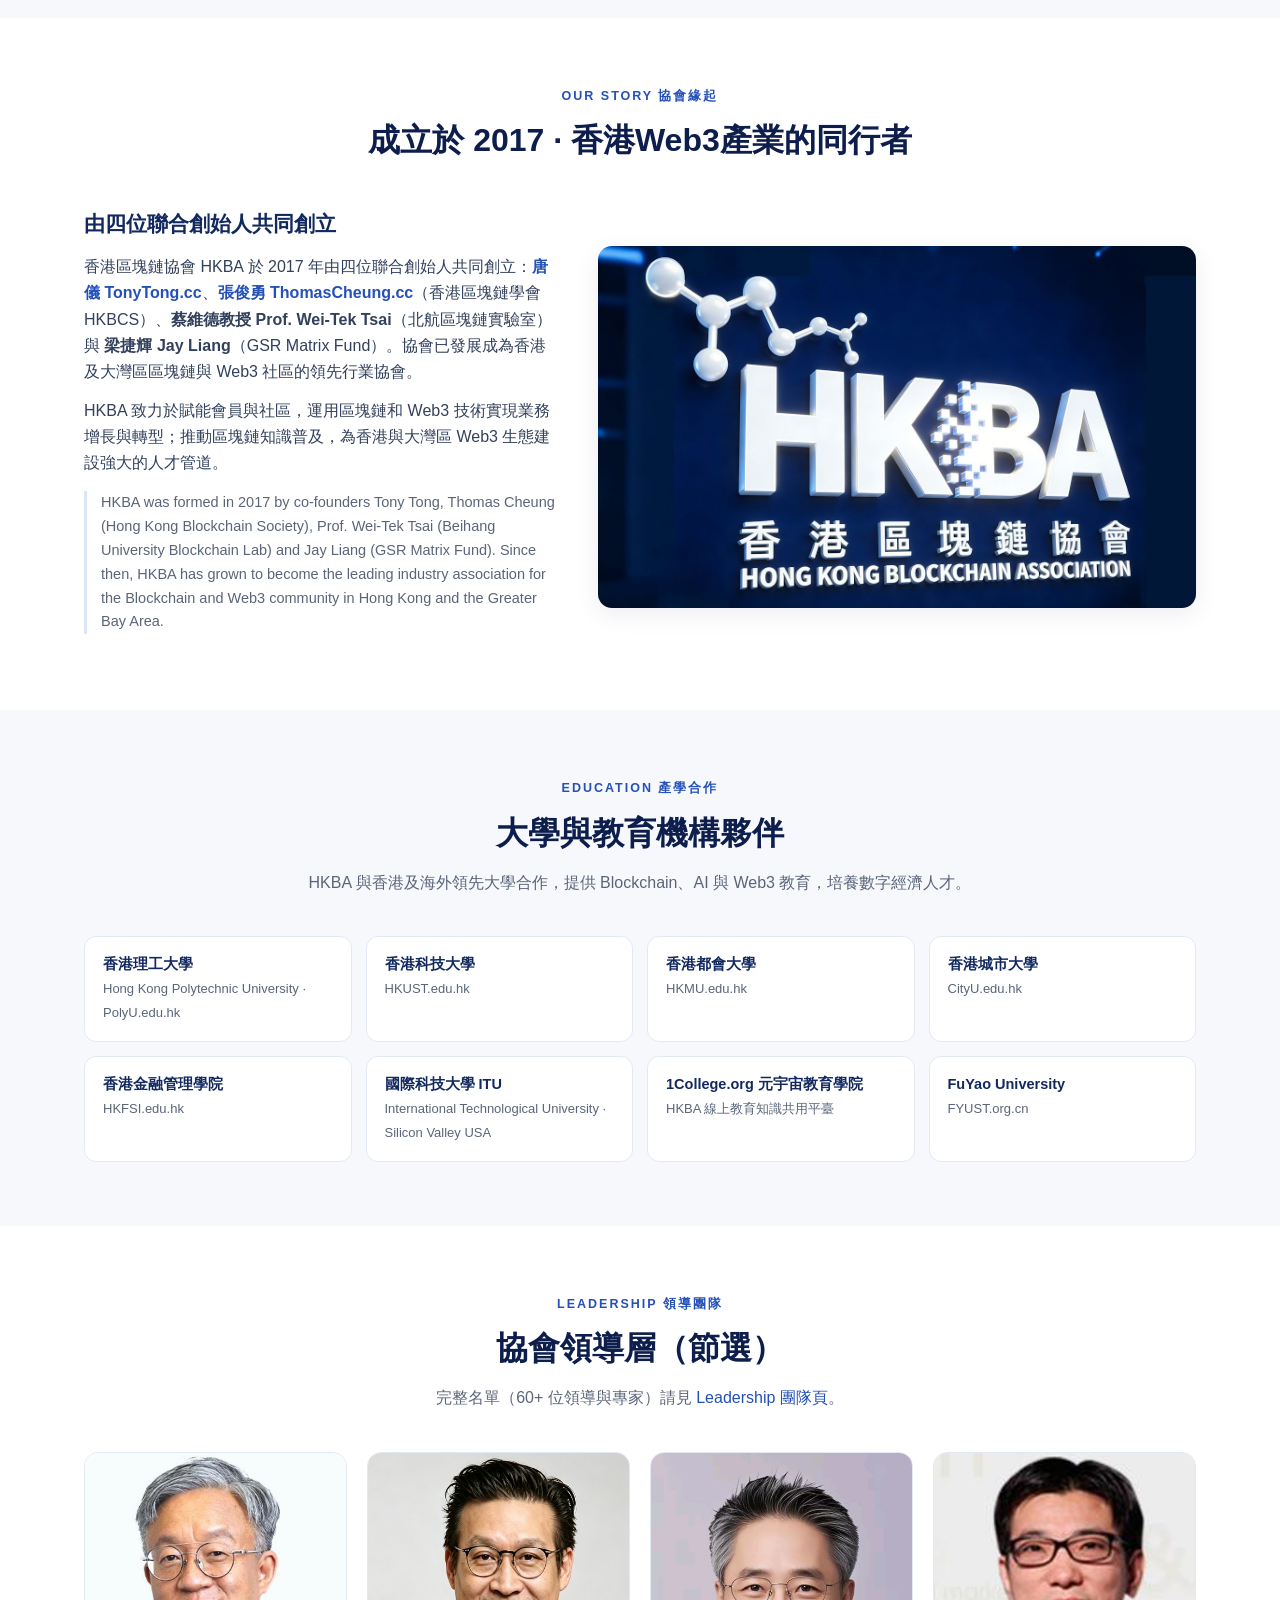
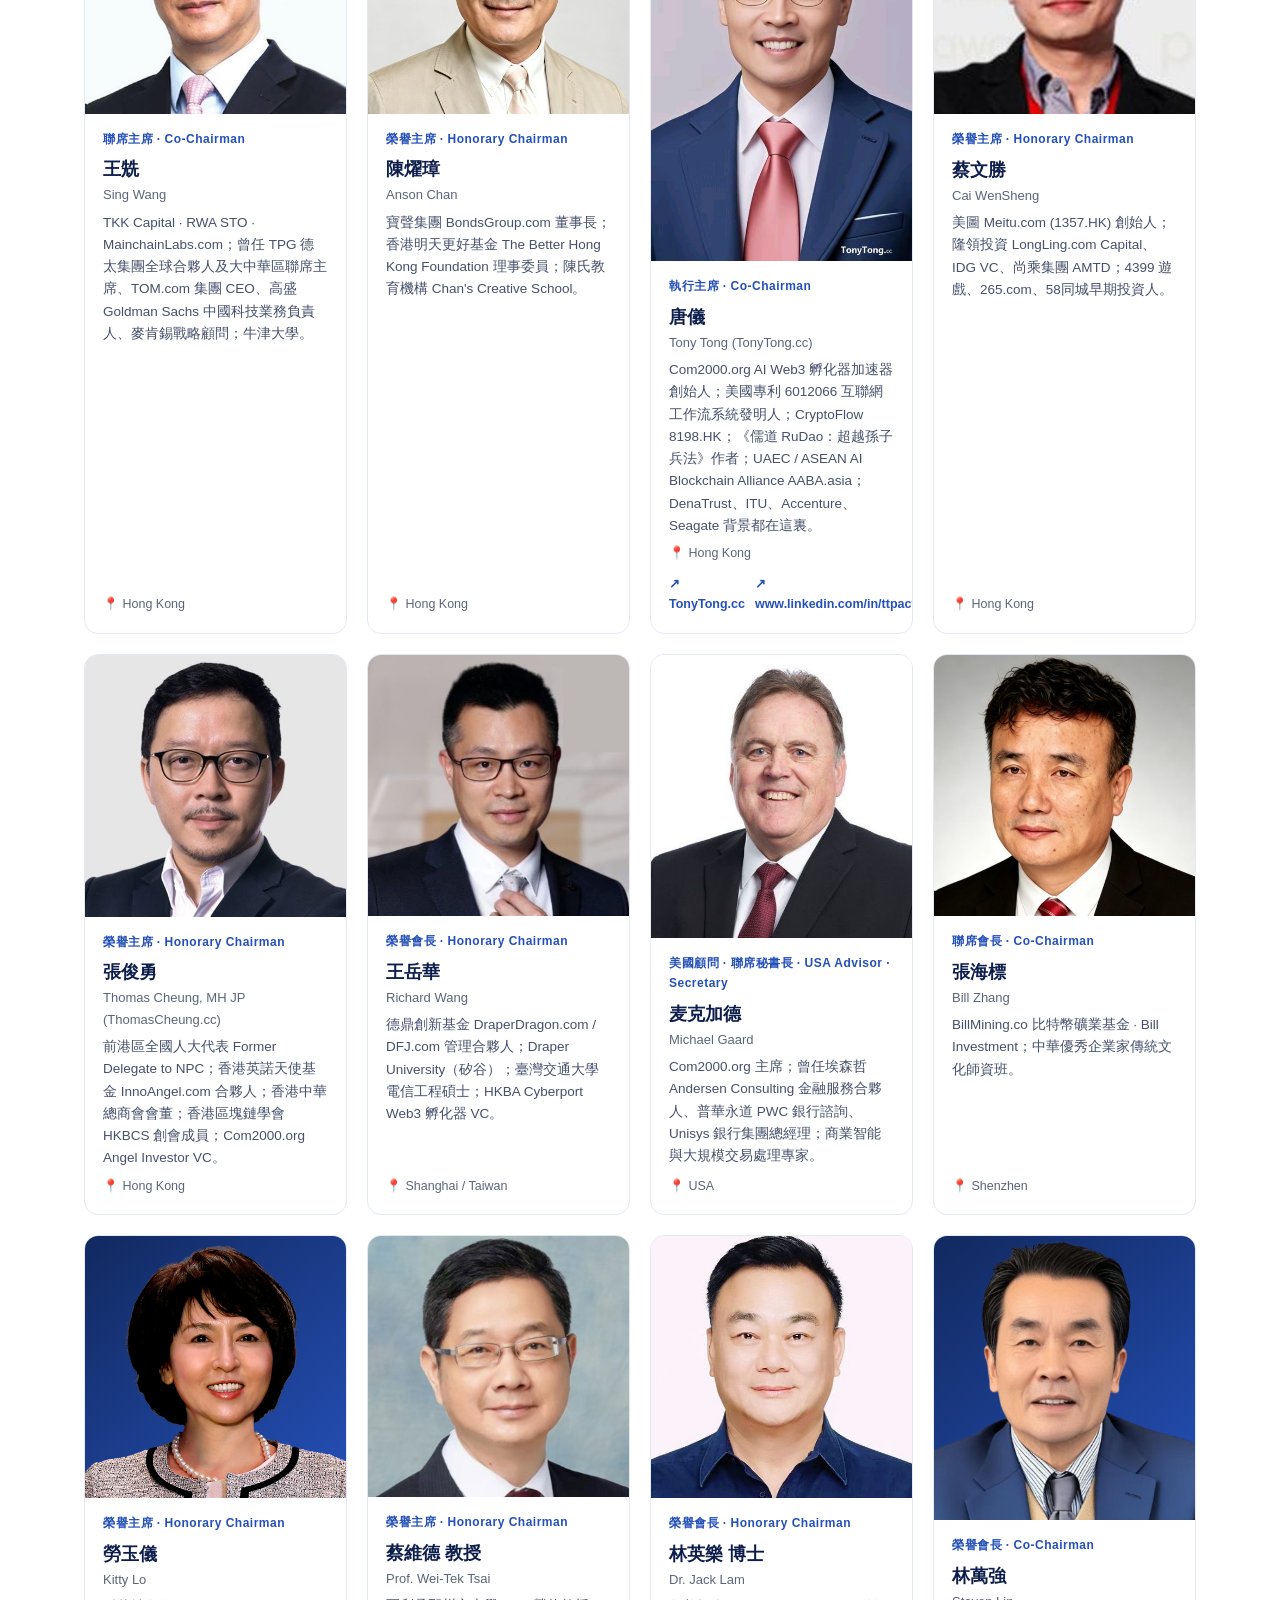
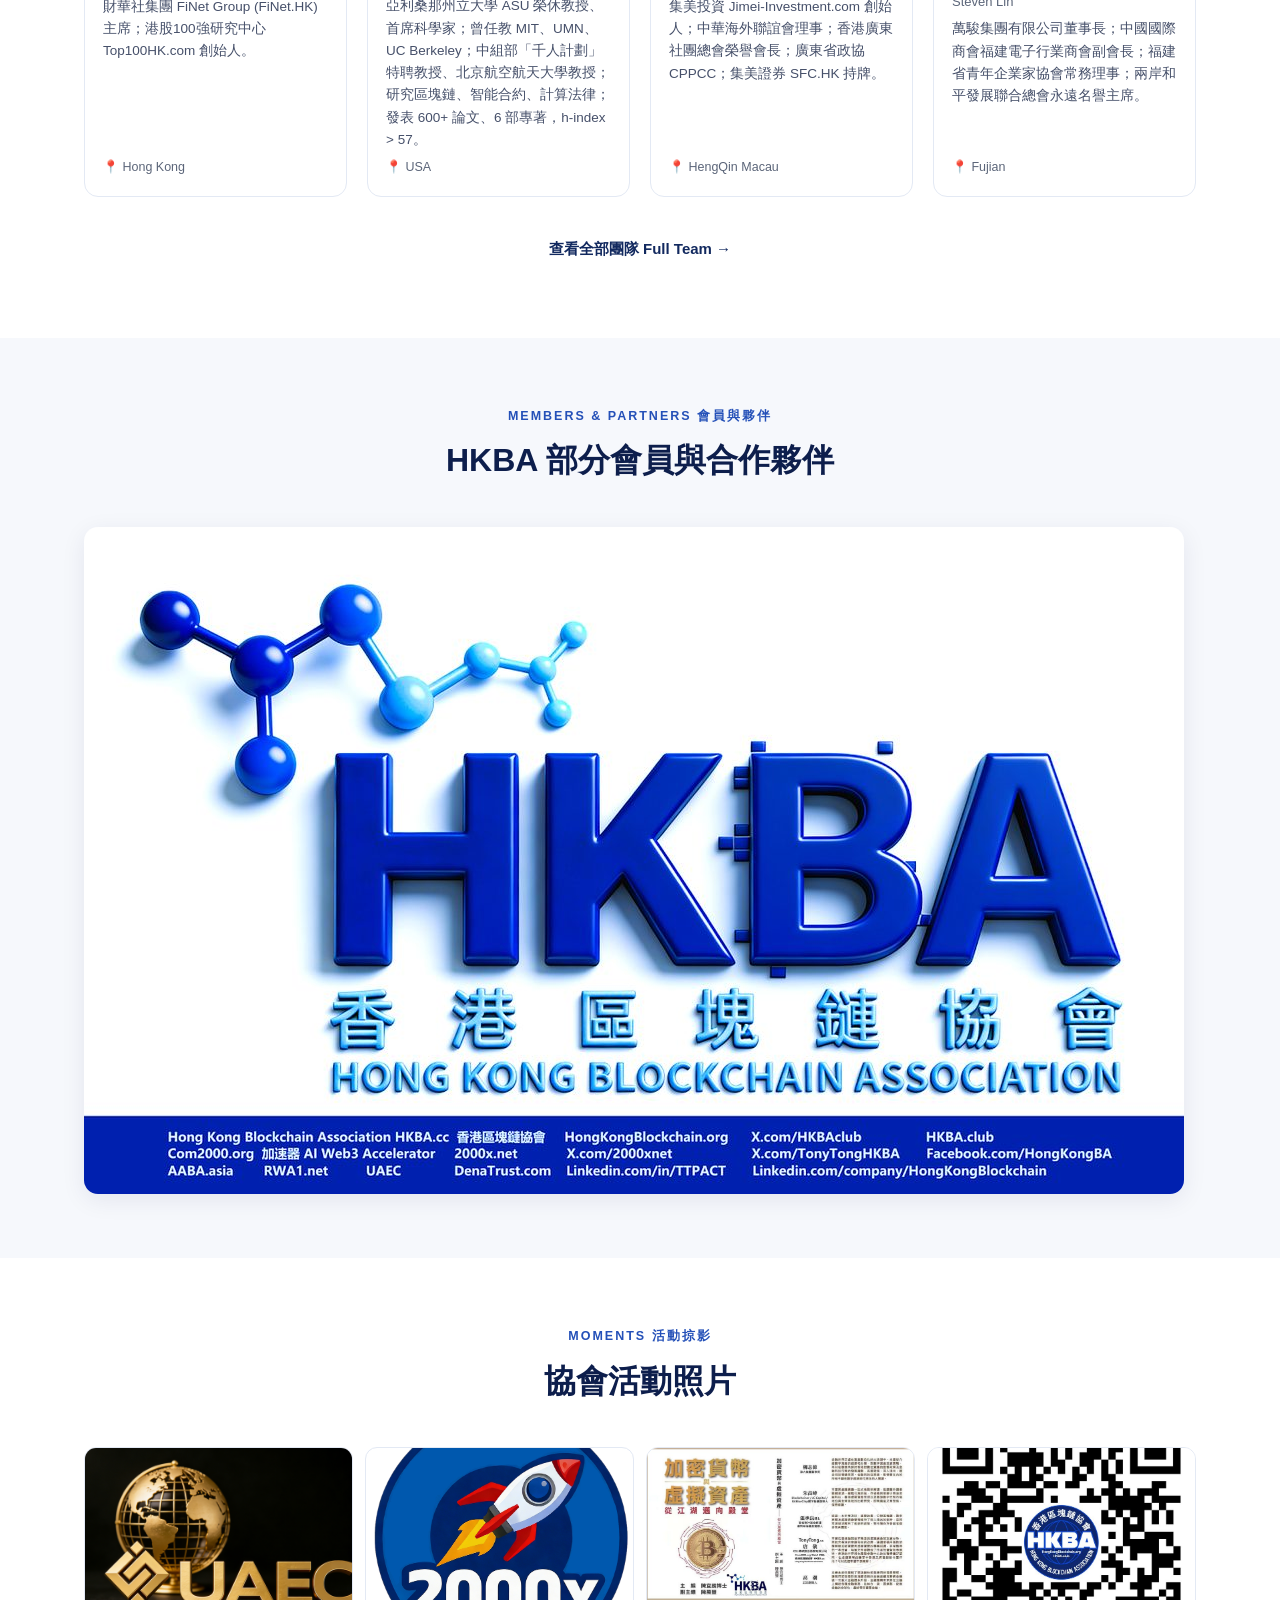
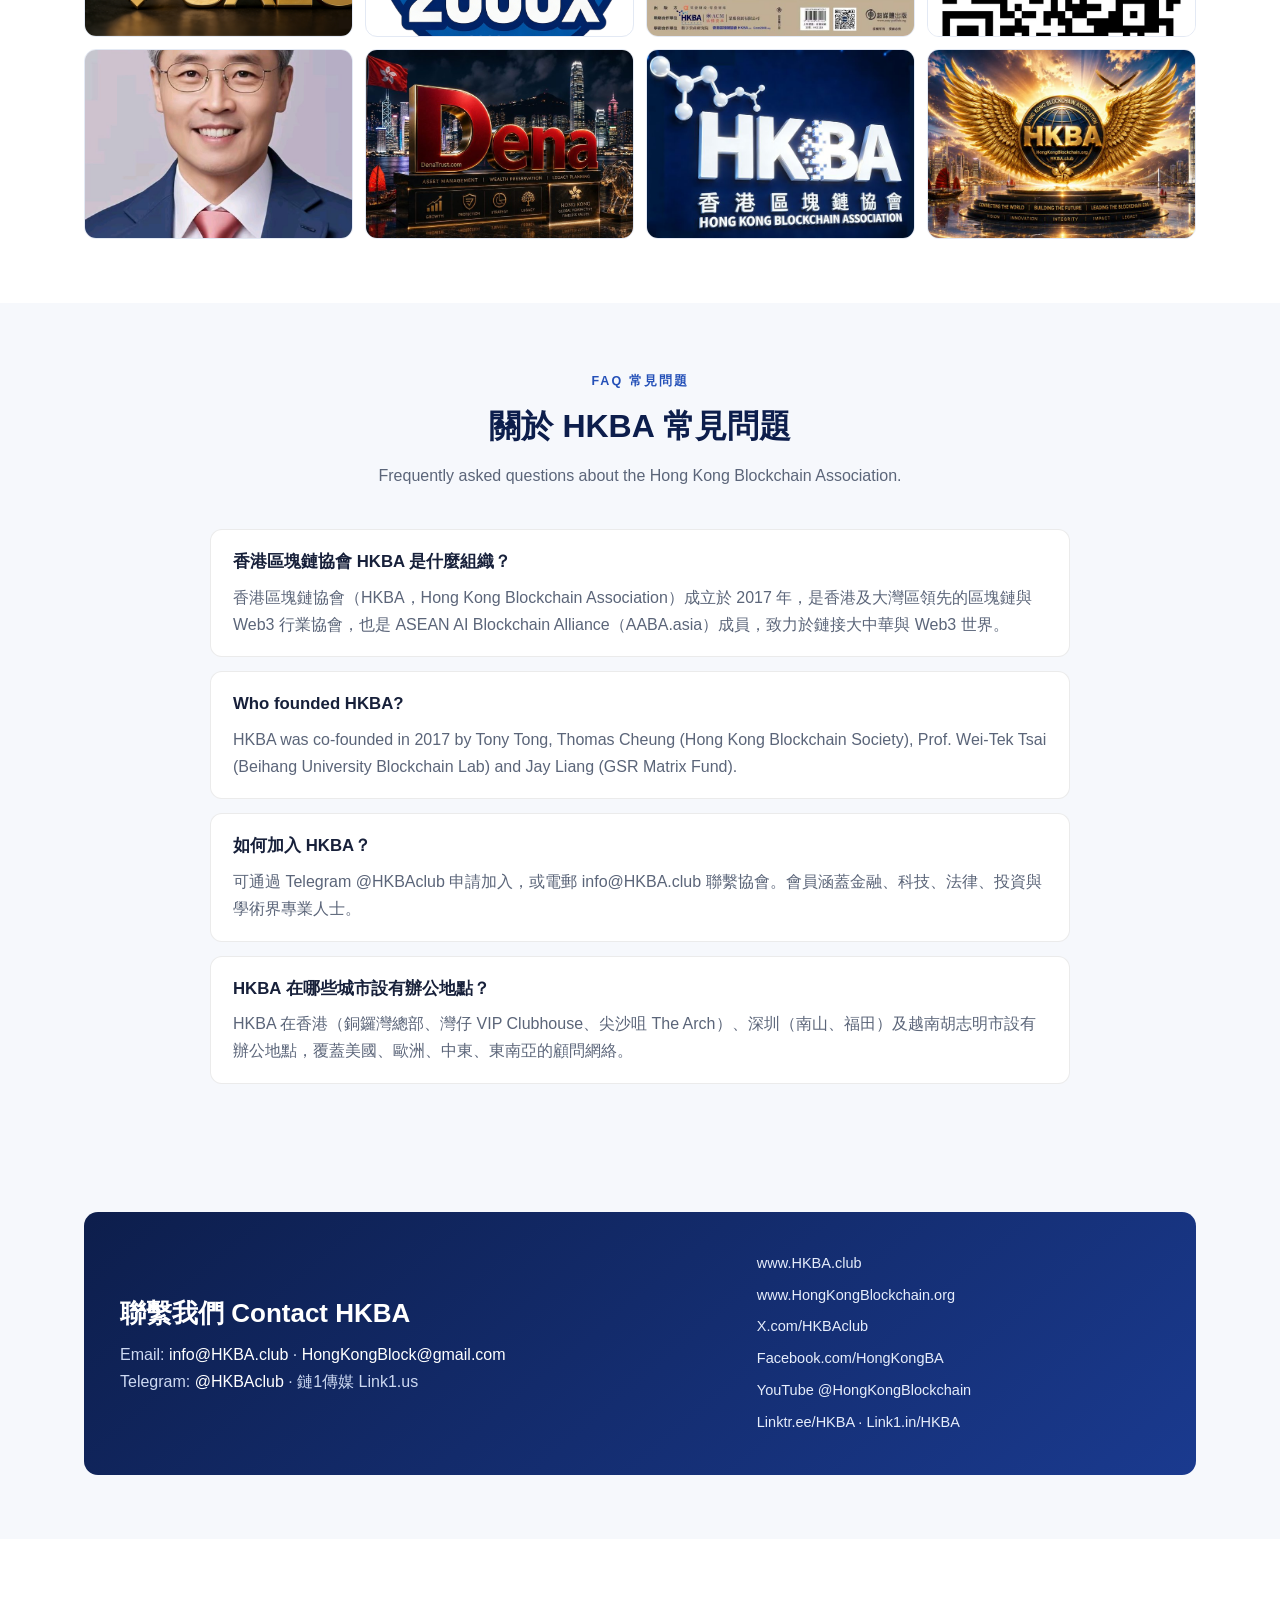
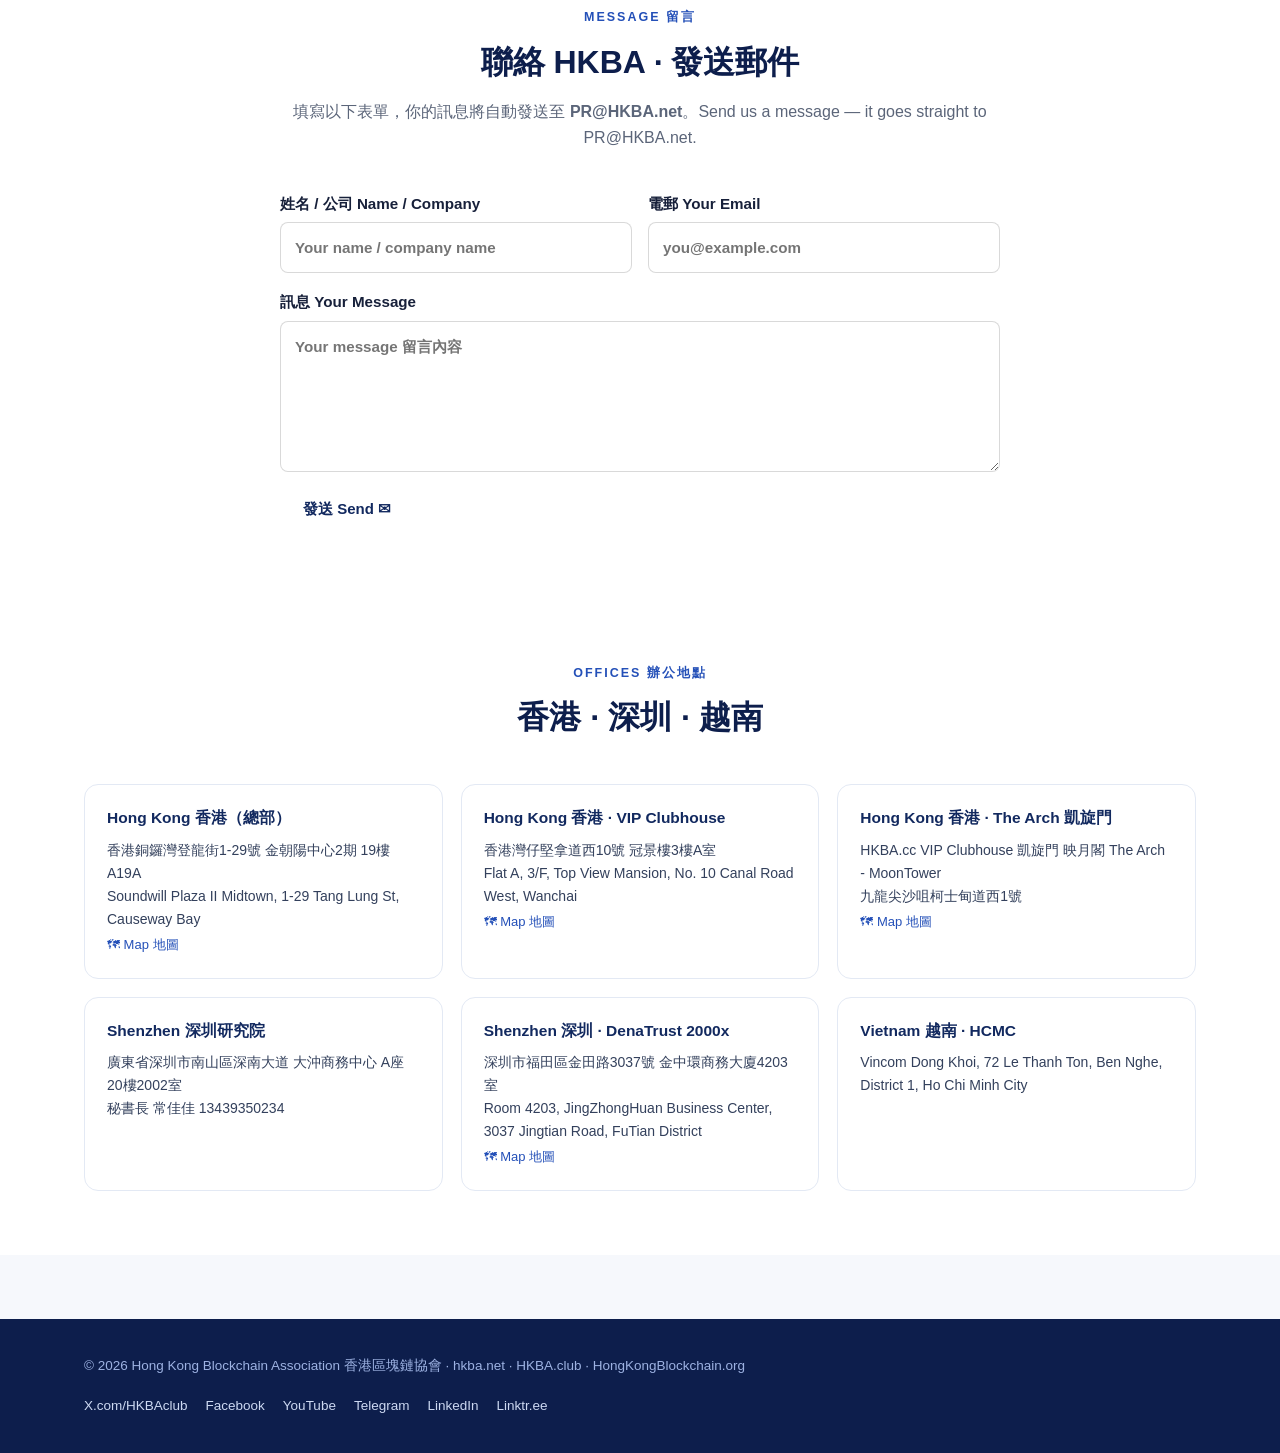
==== commit 0f2d263c: "Add contact form on homepage (auto-email to PR@HKBA.net via FormSubmit)" ====
--- a/index.html
+++ b/index.html
@@ -350,6 +350,33 @@
   </div>
 </section>
 
+<section class="section alt" id="contact-form">
+  <div class="wrap">
+    <div class="sec-head">
+      <span class="kicker">Message 留言</span>
+      <h2>聯絡 HKBA · 發送郵件</h2>
+      <p>填寫以下表單，你的訊息將自動發送至 <b>PR@HKBA.net</b>。Send us a message — it goes straight to PR@HKBA.net.</p>
+    </div>
+    <form class="contact-form" action="https://formsubmit.co/PR@hkba.net" method="POST">
+      <input type="hidden" name="_subject" value="HKBA.net 網站聯絡 · New website enquiry" />
+      <input type="hidden" name="_template" value="table" />
+      <input type="hidden" name="_captcha" value="false" />
+      <input type="text" name="_honey" style="display:none" />
+      <input type="hidden" name="_next" value="https://hkba.net/?sent=1#contact-form" />
+      <div class="form-row">
+        <label>姓名 / 公司 Name / Company <input type="text" name="name" required placeholder="Your name / company name" /></label>
+        <label>電郵 Your Email <input type="email" name="email" required placeholder="you@example.com" /></label>
+      </div>
+      <label>訊息 Your Message <textarea name="message" rows="5" required placeholder="Your message 留言內容"></textarea></label>
+      <button class="btn btn-solid" type="submit">發送 Send ✉</button>
+      <p class="form-ok" hidden id="form-ok">✅ 訊息已發送，我們會盡快回覆。Message sent — we will get back to you soon.</p>
+    </form>
+  </div>
+</section>
+<script>
+if (new URLSearchParams(location.search).get('sent')) { var el = document.getElementById('form-ok'); if (el) el.hidden = false; }
+</script>
+
 <section class="section alt" id="addresses">
   <div class="wrap">
     <div class="sec-head">
--- a/assets/css/style.css
+++ b/assets/css/style.css
@@ -160,3 +160,16 @@
 .faq { background: var(--card, #fff); border: 1px solid rgba(0,0,0,.08); border-radius: 12px; padding: 18px 22px; }
 .faq h3 { margin: 0 0 8px; font-size: 1.05rem; }
 .faq p { margin: 0; color: var(--muted, #555); line-height: 1.7; }
+
+/* Contact form */
+.contact-form { max-width: 720px; margin: 0 auto; display: grid; gap: 16px; }
+.contact-form label { display: grid; gap: 6px; font-weight: 600; font-size: .95rem; }
+.contact-form input, .contact-form textarea {
+  font: inherit; padding: 12px 14px; border: 1px solid rgba(0,0,0,.15);
+  border-radius: 8px; background: #fff; width: 100%;
+}
+.contact-form input:focus, .contact-form textarea:focus { outline: 2px solid var(--brand, #1652f0); border-color: transparent; }
+.form-row { display: grid; grid-template-columns: 1fr 1fr; gap: 16px; }
+@media (max-width: 640px) { .form-row { grid-template-columns: 1fr; } }
+.contact-form .btn { justify-self: start; cursor: pointer; }
+.form-ok { color: #0a7d33; font-weight: 600; margin: 0; }
